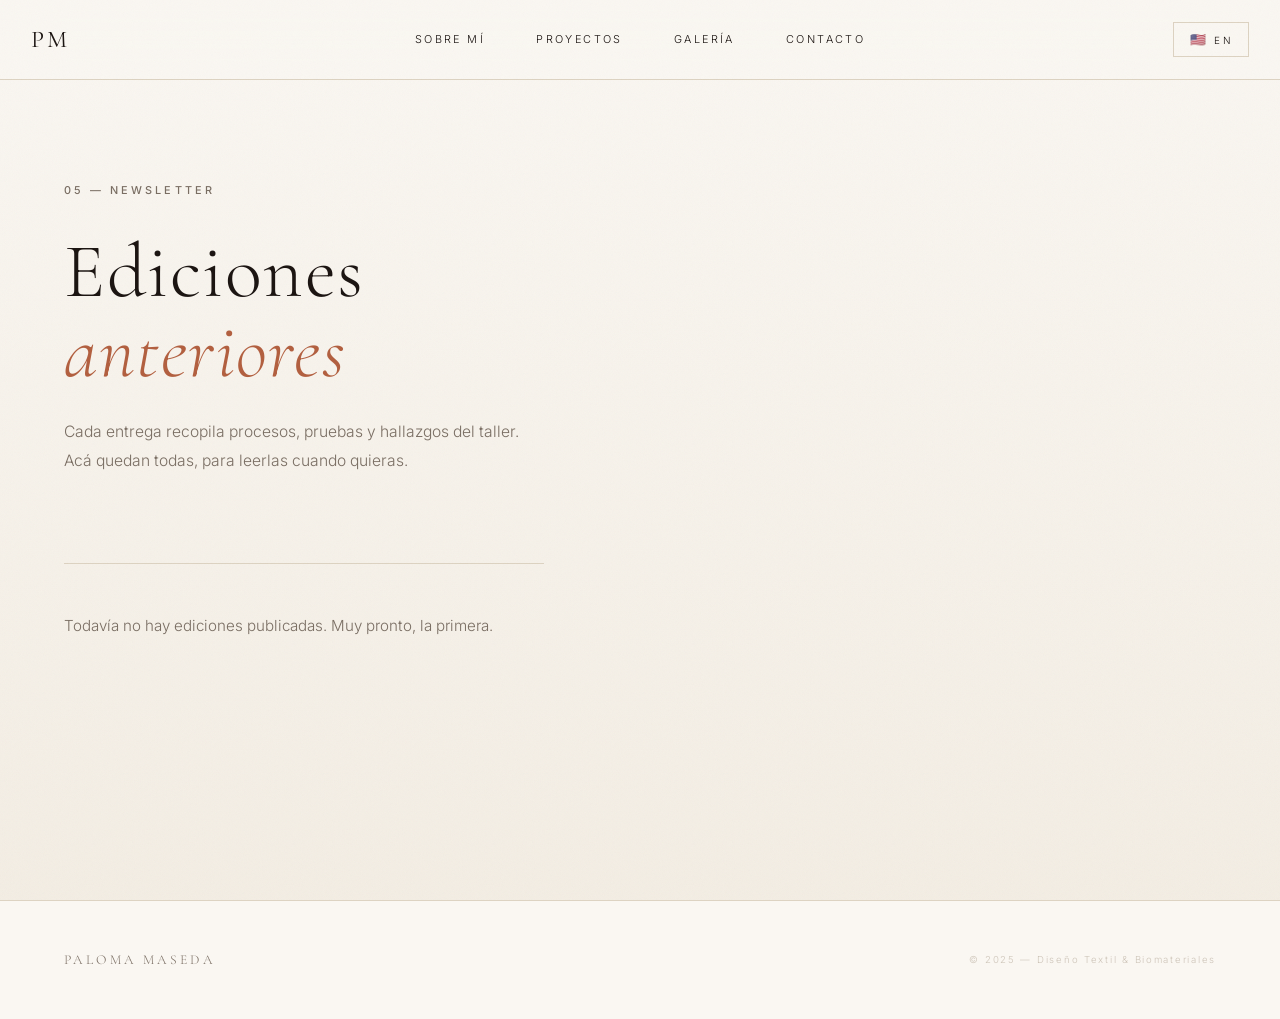
==== newsletter.html @ 67a6e233 "Add newsletter archive published from image uploads Editions are Canva exports dropped into newslett" ====
<!DOCTYPE html>
<html lang="es">
<head>
  <meta charset="UTF-8">
  <meta name="viewport" content="width=device-width, initial-scale=1.0">
  <meta name="description" content="Archivo de ediciones de la newsletter de Paloma Maseda: biomateriales, diseño textil e investigación desde Buenos Aires.">
  <meta name="author" content="Paloma Maseda">
  <meta name="google-analytics-id" content="G-C15YMDL1EZ">
  <meta name="robots" content="index,follow">
  <meta name="theme-color" content="#faf7f2">
  <meta name="referrer" content="strict-origin-when-cross-origin">
  <link rel="icon" href="favicon.svg" type="image/svg+xml">
  <link rel="canonical" href="https://palomaseda.github.io/Portfolio-Maseda/newsletter.html">
  <meta property="og:type" content="website">
  <meta property="og:url" content="https://palomaseda.github.io/Portfolio-Maseda/newsletter.html">
  <meta property="og:site_name" content="Paloma Maseda">
  <meta property="og:locale" content="es_AR">
  <meta property="og:title" content="Newsletter — Paloma Maseda">
  <meta property="og:description" content="Archivo de ediciones: biomateriales, diseño textil e investigación desde Buenos Aires.">
  <meta property="og:image" content="https://palomaseda.github.io/Portfolio-Maseda/img/proyectos/celulosa/cover.jpg">
  <meta name="twitter:card" content="summary_large_image">
  <meta name="twitter:title" content="Newsletter — Paloma Maseda">
  <meta name="twitter:description" content="Archivo de ediciones: biomateriales, diseño textil e investigación desde Buenos Aires.">
  <title>Newsletter — Paloma Maseda</title>

  <script async src="https://www.googletagmanager.com/gtag/js?id=G-C15YMDL1EZ"></script>
  <script>
    window.dataLayer = window.dataLayer || [];
    function gtag(){dataLayer.push(arguments);}
    gtag('js', new Date());
    gtag('config', 'G-C15YMDL1EZ', {
      send_page_view: false,
      anonymize_ip: true
    });
  </script>

  <!-- Google Fonts: Cormorant Garamond (títulos) + Inter (cuerpo) -->
  <link rel="preconnect" href="https://fonts.googleapis.com">
  <link rel="preconnect" href="https://fonts.gstatic.com" crossorigin>
  <link href="https://fonts.googleapis.com/css2?family=Cormorant+Garamond:ital,wght@0,300;0,400;0,500;0,600;1,300;1,400;1,500&family=Inter:wght@300;400;500&display=swap" rel="stylesheet">

  <link rel="stylesheet" href="css/style.css">
  <link rel="stylesheet" href="css/newsletter.css">
</head>
<body>

  <!-- ============================================================
       NAVBAR FIJA
  ============================================================ -->
  <nav class="navbar scrolled" id="navbar">
    <div class="nav-inner">
      <a href="index.html" class="nav-logo">PM</a>

      <div class="nav-links">
        <a href="index.html#sobre-mi"  class="nav-link" data-i18n="nav.about">Sobre mí</a>
        <a href="index.html#proyectos" class="nav-link" data-i18n="nav.projects">Proyectos</a>
        <a href="index.html#galeria" class="nav-link" data-i18n="nav.gallery">Galería</a>
        <a href="index.html#contacto"  class="nav-link" data-i18n="nav.contact">Contacto</a>
      </div>

      <div class="nav-actions">
        <button class="lang-toggle" id="langToggle" type="button" aria-label="Switch language">EN</button>

        <button class="hamburger" id="hamburger" aria-label="Abrir menú" aria-expanded="false">
          <span></span>
          <span></span>
        </button>
      </div>
    </div>
  </nav>

  <!-- ============================================================
       MENÚ MOBILE — OVERLAY FULLSCREEN
  ============================================================ -->
  <div class="menu-overlay" id="menuOverlay" role="dialog" aria-label="Menú de navegación">
    <nav class="menu-overlay-links">
      <a href="index.html#sobre-mi"  class="overlay-link" data-i18n="nav.about">Sobre mí</a>
      <a href="index.html#proyectos" class="overlay-link" data-i18n="nav.projects">Proyectos</a>
      <a href="index.html#galeria" class="overlay-link" data-i18n="nav.gallery">Galería</a>
      <a href="index.html#contacto"  class="overlay-link" data-i18n="nav.contact">Contacto</a>
    </nav>
    <button class="lang-toggle lang-toggle--overlay" id="langToggleOverlay" type="button" aria-label="Switch language">EN</button>
    <div class="menu-overlay-footer">Buenos Aires · 2025</div>
  </div>

  <!-- ============================================================
       CONTENIDO
  ============================================================ -->
  <main class="news">
    <div class="news-inner">

      <!-- ── Archivo: listado de todas las ediciones ── -->
      <section class="news-archive" id="newsArchive" hidden>
        <header class="news-header">
          <div class="section-label" data-i18n="news.label">05 — NEWSLETTER</div>
          <h1 class="news-title" data-i18n-html="news.title">Ediciones<br><em>anteriores</em></h1>
          <p class="news-intro" data-i18n="news.intro">
            Cada entrega recopila procesos, pruebas y hallazgos del taller.
            Acá quedan todas, para leerlas cuando quieras.
          </p>
        </header>

        <div class="news-grid" id="newsGrid"></div>

        <p class="news-empty" id="newsEmpty" hidden data-i18n="news.empty">
          Todavía no hay ediciones publicadas. Muy pronto, la primera.
        </p>
      </section>

      <!-- ── Edición individual ── -->
      <article class="news-edition" id="newsEdition" hidden>
        <a class="news-back" href="newsletter.html" data-i18n="news.back">← Todas las ediciones</a>

        <header class="news-edition-header">
          <time class="news-edition-date" id="editionDate"></time>
          <h1 class="news-edition-title" id="editionTitle"></h1>
        </header>

        <figure class="news-figure">
          <img id="editionImage" src="" alt="" decoding="async">
        </figure>

        <nav class="news-pager" id="newsPager"></nav>
      </article>

    </div>
  </main>

  <!-- ============================================================
       FOOTER
  ============================================================ -->
  <footer class="footer">
    <div class="footer-inner">
      <span class="footer-logo">PALOMA MASEDA</span>
      <span class="footer-copy" data-i18n="footer.copy">© 2025 — Diseño Textil &amp; Biomateriales</span>
    </div>
  </footer>

  <script src="js/analytics.js"></script>
  <script src="js/newsletter.js"></script>

</body>
</html>
---- css/style.css ----
/* ══════════════════════════════════════════════════════════════
   PALOMA MASEDA — Portfolio
   style.css
   ══════════════════════════════════════════════════════════════ */


/* ── CSS CUSTOM PROPERTIES ─────────────────────────────────────
   Para cambiar la paleta entera: editá solo estas variables.
   Para cambiar tipografías: editá --font-heading y --font-body.
   ─────────────────────────────────────────────────────────────── */
:root {
  /* Colores principales */
  --c-bg:           #faf7f2;     /* Fondo general — crema cálida */
  --c-surface:      #f3ede3;     /* Superficie elevada */
  --c-surface-2:    #ebe4d8;     /* Superficie más elevada */
  --c-border:       #ddd3c2;     /* Bordes sutiles */
  --c-text:         #1c1512;     /* Texto principal — espresso oscuro */
  --c-text-muted:   #7a6e63;     /* Texto secundario */
  --c-text-dim:     #cdc4b8;     /* Texto casi invisible (watermarks) */
  --c-accent:       #8b4a2b;     /* Acento tierra/óxido */
  --c-accent-light: #b36040;     /* Acento más claro */

  /* Tipografías */
  --font-heading: 'Cormorant Garamond', Georgia, serif;
  --font-body:    'Inter', -apple-system, BlinkMacSystemFont, sans-serif;

  /* Espaciado base (múltiplos de 0.5rem) */
  --sp-1:  0.5rem;
  --sp-2:  1rem;
  --sp-3:  1.5rem;
  --sp-4:  2rem;
  --sp-6:  3rem;
  --sp-8:  4rem;
  --sp-12: 6rem;
  --sp-16: 8rem;
  --sp-20: 10rem;

  /* Layout */
  --max-w:         1400px;
  --nav-h:         80px;
  --pad-x:         clamp(1.5rem, 5vw, 4rem);

  /* Curvas de aceleración */
  --ease-expo:     cubic-bezier(0.16, 1, 0.3, 1);
  --ease-in-out:   cubic-bezier(0.87, 0, 0.13, 1);

  /* Transiciones reutilizables */
  --t-fast:   0.25s var(--ease-expo);
  --t-medium: 0.55s var(--ease-expo);
  --t-slow:   0.9s  var(--ease-expo);
}


/* ── RESET ──────────────────────────────────────────────────── */
*, *::before, *::after {
  box-sizing: border-box;
  margin: 0;
  padding: 0;
}

html {
  scroll-behavior: smooth;
  -webkit-font-smoothing: antialiased;
  -moz-osx-font-smoothing: grayscale;
}

body {
  background-color: var(--c-bg);
  color: var(--c-text);
  font-family: var(--font-body);
  font-weight: 300;
  line-height: 1.6;
  overflow-x: hidden;
}

img {
  display: block;
  max-width: 100%;
  object-fit: cover;
}

a    { color: inherit; text-decoration: none; }
button { background: none; border: none; cursor: pointer; font-family: inherit; color: inherit; }

/* ── Textura de ruido (overlay fijo, muy sutil) ─────────────── */
body::after {
  content: '';
  position: fixed;
  inset: 0;
  background-image: url("data:image/svg+xml,%3Csvg xmlns='http://www.w3.org/2000/svg' width='300' height='300'%3E%3Cfilter id='n'%3E%3CfeTurbulence type='fractalNoise' baseFrequency='0.75' numOctaves='4' stitchTiles='stitch'/%3E%3C/filter%3E%3Crect width='300' height='300' filter='url(%23n)' opacity='1'/%3E%3C/svg%3E");
  background-size: 200px 200px;
  opacity: 0.04;   /* Ligeramente más visible sobre fondo claro */
  mix-blend-mode: multiply;
  pointer-events: none;
  z-index: 9990;
}


/* ── UTILIDADES ─────────────────────────────────────────────── */
.container {
  max-width: var(--max-w);
  margin: 0 auto;
  padding: 0 var(--pad-x);
}

.section-label {
  font-family: var(--font-body);
  font-size: 0.68rem;
  font-weight: 500;
  letter-spacing: 0.28em;
  color: var(--c-text-muted);
  text-transform: uppercase;
}

/* Placeholder para imágenes faltantes (siempre visible detrás) */
.placeholder-label {
  position: absolute;
  inset: 0;
  display: flex;
  align-items: center;
  justify-content: center;
  font-size: 0.6rem;
  font-weight: 500;
  letter-spacing: 0.35em;
  color: var(--c-text-dim);
  text-transform: uppercase;
  pointer-events: none;
  z-index: 0;
  user-select: none;
}

/* ════════════════════════════════════════════════════════════
   NAVBAR
   Transparente en la cima, con blur al hacer scroll.
   ════════════════════════════════════════════════════════════ */
.navbar {
  position: fixed;
  top: 0; left: 0; right: 0;
  height: var(--nav-h);
  z-index: 100;
  transition: background var(--t-medium), backdrop-filter var(--t-medium), border-color var(--t-medium);
  border-bottom: 1px solid transparent;
}

.navbar.scrolled {
  background: rgba(250, 247, 242, 0.88);
  backdrop-filter: blur(24px);
  -webkit-backdrop-filter: blur(24px);
  border-bottom-color: var(--c-border);
}

.navbar.scrolled .nav-logo,
.navbar.scrolled .nav-link,
.navbar.scrolled .lang-toggle {
  color: var(--c-text);
}

.navbar.scrolled .nav-link::after {
  background: var(--c-text);
}

.navbar.scrolled .lang-toggle {
  border-color: var(--c-border);
}

.navbar.scrolled .hamburger span {
  background: var(--c-text);
}

.nav-inner {
  width: 100%;
  margin: 0 auto;
  padding: 0 clamp(1rem, 2.4vw, 2rem);
  height: 100%;
  display: grid;
  grid-template-columns: 1fr auto 1fr;
  align-items: center;
}

/* Logo "PM" */
.nav-logo {
  font-family: var(--font-heading);
  justify-self: start;
  font-size: 1.5rem;
  font-weight: 400;
  font-style: normal;
  letter-spacing: 0.12em;
  color: var(--c-text);
  transition: opacity var(--t-fast);
  line-height: 1;
}
.nav-logo:hover { opacity: 0.55; }

/* Links de nav */
.nav-links {
  display: flex;
  justify-self: center;
  gap: clamp(2rem, 4vw, 4.5rem);
}

.nav-actions {
  justify-self: end;
  display: flex;
  align-items: center;
  gap: var(--sp-3);
}

.lang-toggle {
  font-size: 0.62rem;
  font-weight: 300;
  letter-spacing: 0.24em;
  text-transform: uppercase;
  color: var(--c-text);
  border: 1px solid rgba(28, 21, 18, 0.32);
  min-width: 4.2rem;
  justify-content: center;
  display: inline-flex;
  align-items: center;
  padding: 0.7rem 0.95rem 0.62rem;
  transition: border-color var(--t-fast), color var(--t-fast), background var(--t-fast);
}

.lang-flag {
  font-size: 0.8rem;
  line-height: 1;
  margin-right: 0.4rem;
}

.lang-toggle:hover {
  color: var(--c-text);
  border-color: rgba(28, 21, 18, 0.55);
  background: rgba(255, 252, 247, 0.42);
}

.lang-toggle--overlay {
  position: absolute;
  top: calc(var(--nav-h) / 2);
  right: var(--pad-x);
  transform: translateY(-50%);
}

.nav-link {
  font-size: 0.68rem;
  font-weight: 300;
  letter-spacing: 0.22em;
  text-transform: uppercase;
  color: var(--c-text);
  position: relative;
  transition: color var(--t-fast);
}
.nav-link::after {
  content: '';
  position: absolute;
  bottom: -3px;
  left: 0;
  width: 0;
  height: 1px;
  background: var(--c-text);
  transition: width var(--t-medium);
}
.nav-link:hover { color: var(--c-text); }
.nav-link:hover::after { width: 100%; }

/* Hamburger (solo mobile) */
.hamburger {
  display: none;
  flex-direction: column;
  justify-content: center;
  gap: 7px;
  width: 30px;
  height: var(--nav-h);
}
.hamburger span {
  display: block;
  width: 100%;
  height: 1px;
  background: var(--c-text);
  transform-origin: left center;
  transition: transform var(--t-medium), opacity var(--t-fast), width var(--t-medium);
}
.hamburger.active span:first-child {
  transform: rotate(38deg);
}
.hamburger.active span:last-child {
  transform: rotate(-38deg);
  width: 100%;
}


/* ════════════════════════════════════════════════════════════
   MOBILE MENU OVERLAY
   ════════════════════════════════════════════════════════════ */
.menu-overlay {
  position: fixed;
  inset: 0;
  background: var(--c-bg);
  z-index: 99;
  display: flex;
  flex-direction: column;
  align-items: center;
  justify-content: center;
  opacity: 0;
  pointer-events: none;
  transition: opacity var(--t-medium);
}
.menu-overlay.active {
  opacity: 1;
  pointer-events: all;
}

.menu-overlay-links {
  display: flex;
  flex-direction: column;
  align-items: center;
  gap: var(--sp-4);
}

.overlay-link {
  font-family: var(--font-heading);
  font-size: clamp(2.8rem, 11vw, 4.5rem);
  font-weight: 300;
  letter-spacing: 0.06em;
  color: var(--c-text);
  opacity: 0;
  transform: translateY(24px);
  transition: transform var(--t-medium), opacity var(--t-medium), color var(--t-fast);
}
.menu-overlay.active .overlay-link { opacity: 1; transform: translateY(0); }
.menu-overlay.active .overlay-link:nth-child(1) { transition-delay: 0.08s; }
.menu-overlay.active .overlay-link:nth-child(2) { transition-delay: 0.16s; }
.menu-overlay.active .overlay-link:nth-child(3) { transition-delay: 0.24s; }
.overlay-link:hover { color: var(--c-text-muted); }

.menu-overlay-footer {
  position: absolute;
  bottom: var(--sp-6);
  font-size: 0.65rem;
  letter-spacing: 0.25em;
  color: var(--c-text-muted);
  text-transform: uppercase;
}


/* ════════════════════════════════════════════════════════════
   HERO — FULLSCREEN
   ════════════════════════════════════════════════════════════ */
.hero {
  position: relative;
  height: 100svh;
  min-height: 640px;
  display: flex;
  align-items: center;
  justify-content: center;
  overflow: hidden;
}

/* Imagen de fondo */
.hero-bg {
  position: absolute;
  inset: 0;
  background: linear-gradient(180deg, var(--c-bg) 0%, #f7f2ea 56%, var(--c-bg) 100%);
  z-index: 0;
}
.hero-bg-img {
  position: absolute;
  inset: 0;
  width: 100%;
  height: 100%;
  object-fit: cover;
  opacity: 0;
  pointer-events: none;
}

/* Gradiente encima de la imagen */
.hero-overlay {
  position: absolute;
  inset: 0;
  background: linear-gradient(
    to bottom,
    rgba(255, 255, 255, 0.08) 0%,
    rgba(255, 255, 255, 0.02) 38%,
    rgba(255, 255, 255, 0.12) 100%
  );
  z-index: 1;
}

/* Contenido central */
.hero-content {
  position: relative;
  z-index: 2;
  text-align: center;
  padding: 0 var(--pad-x);
}

.hero-eyebrow {
  font-size: 0.65rem;
  letter-spacing: 0.35em;
  color: var(--c-text);
  font-weight: 300;
  text-transform: uppercase;
  margin-bottom: var(--sp-4);
  opacity: 0; /* Animado via JS */
}

.hero-title {
  font-family: var(--font-heading);
  font-size: clamp(3.5rem, 9.5vw, 8rem);
  font-weight: 400;
  letter-spacing: 0.06em;
  line-height: 0.95;
  color: var(--c-text);
  perspective: 800px; /* Para rotación 3D de letras */
  white-space: nowrap;
}

/* Cada letra — creada y animada via JS */
.hero-title .letter {
  display: inline-block;
  will-change: transform, opacity;
}

.hero-subtitle {
  font-family: var(--font-body);
  font-size: clamp(0.72rem, 1.7vw, 1rem);
  font-weight: 300;
  letter-spacing: 0.34em;
  color: var(--c-text);
  text-transform: uppercase;
  margin-top: var(--sp-6);
  opacity: 0; /* Animado via JS */
  text-align: center;
}

/* Indicador de scroll */
/* ════════════════════════════════════════════════════════════
   MARQUEE — Cinta de texto continua
   ════════════════════════════════════════════════════════════ */
.marquee {
  overflow: hidden;
  border-top:    1px solid var(--c-border);
  border-bottom: 1px solid var(--c-border);
  padding: var(--sp-3) 0;
  background: var(--c-bg);
}

.marquee-track {
  display: flex;
  align-items: center;
  gap: clamp(1.5rem, 3vw, 2.5rem);
  width: max-content;
  animation: marqueeScroll 28s linear infinite;
}
.marquee-track:hover { animation-play-state: paused; }

.marquee-track span {
  font-size: 0.62rem;
  font-weight: 400;
  letter-spacing: 0.28em;
  text-transform: uppercase;
  color: var(--c-text-muted);
  white-space: nowrap;
}

@keyframes marqueeScroll {
  from { transform: translateX(0); }
  to   { transform: translateX(-50%); }
}


/* ════════════════════════════════════════════════════════════
   SOBRE MÍ
   ════════════════════════════════════════════════════════════ */
.about {
  padding: var(--sp-20) 0;
}

.about-grid {
  display: grid;
  grid-template-columns: 1fr 1fr;
  gap: clamp(3rem, 8vw, 7rem);
  align-items: start;
}

/* Columna imagen */
.about-image-col {
  position: sticky;
  top: calc(var(--nav-h) + var(--sp-8));
}

.about-image-wrap {
  position: relative;
  aspect-ratio: 3 / 4;
  overflow: hidden;
  background: var(--c-surface);
  /* clip-path animado en el reveal via GSAP */
  clip-path: inset(100% 0 0 0);
}

.about-img {
  position: absolute;
  inset: 0;
  width: 100%;
  height: 100%;
  object-fit: cover;
  z-index: 1;
  transition: transform 0.9s var(--ease-expo);
}
.about-image-wrap:hover .about-img { transform: scale(1.04); }

.about-caption {
  margin-top: var(--sp-2);
  font-size: 0.62rem;
  letter-spacing: 0.22em;
  color: var(--c-text-muted);
  text-transform: uppercase;
}

/* Columna texto */
.about-text-col {
  padding-top: var(--sp-4);
  display: flex;
  flex-direction: column;
  gap: var(--sp-6);
}

.about-heading {
  font-family: var(--font-heading);
  font-size: clamp(2.2rem, 4.5vw, 3.5rem);
  font-weight: 300;
  line-height: 1.15;
  letter-spacing: 0.02em;
}
.about-heading em {
  font-style: italic;
  color: var(--c-text-muted);
}

.about-body {
  display: flex;
  flex-direction: column;
  gap: var(--sp-3);
}
.about-body p {
  font-size: 0.92rem;
  line-height: 1.85;
  color: var(--c-text-muted);
}
.about-body em {
  font-style: italic;
  color: var(--c-text);
}


/* ════════════════════════════════════════════════════════════
   PROYECTOS
   ────────────────────────────────────────────────────────────
   Estructura reutilizable: para agregar un proyecto nuevo,
   copiar un bloque <article class="project-item"> en el HTML.
   Los ítems pares llevan class "project-item--reverse".
   No se necesita tocar el CSS ni el JS.
   ════════════════════════════════════════════════════════════ */
.projects {
  padding: var(--sp-20) 0;
  border-top: 1px solid var(--c-border);
}

.projects-header {
  display: grid;
  grid-template-columns: auto 1fr;
  align-items: end;
  gap: var(--sp-8);
  margin-bottom: clamp(4rem, 8vw, 7rem);
  padding-bottom: var(--sp-8);
  border-bottom: 1px solid var(--c-border);
}

.section-title {
  font-family: var(--font-heading);
  font-size: clamp(3rem, 6vw, 5rem);
  font-weight: 300;
  line-height: 1.05;
  letter-spacing: 0.02em;
  text-align: right;
}
.section-title em {
  font-style: italic;
  color: var(--c-text-muted);
}

/* ── Ítem de proyecto ──────────────────────────────────────── */
.project-item {
  display: grid;
  grid-template-columns: 1fr 1fr;
  gap: clamp(2rem, 6vw, 5rem);
  align-items: center;
  padding: clamp(4rem, 8vw, 6rem) 0;
  border-bottom: 1px solid var(--c-border);
  position: relative;
}

/* Layout espejado para ítems --reverse */
.project-item--reverse {
  direction: rtl;
}
.project-item--reverse > * {
  direction: ltr;
}

/* Imagen */
.project-image-col {
  position: relative;
}

.project-image-wrap {
  position: relative;
  aspect-ratio: 4 / 5;
  overflow: hidden;
  background: var(--c-surface);
  /* Reveal via clip-path — animado por GSAP */
  clip-path: inset(100% 0 0 0);
}

.project-img {
  position: absolute;
  top: -8%;      /* Buffer arriba: garantiza que el parallax nunca exponga el fondo */
  left: 0;
  width: 100%;
  height: 116%;  /* 8% buffer arriba + 8% buffer abajo = imagen siempre cubre el contenedor */
  object-fit: cover;
  transition: transform 0.6s var(--ease-expo);
  will-change: transform;
  z-index: 1;
}

/* Overlay al hover */
.project-overlay {
  position: absolute;
  inset: 0;
  background: rgba(10, 10, 10, 0.52);
  display: flex;
  align-items: center;
  justify-content: center;
  opacity: 0;
  z-index: 2;
  transition: opacity var(--t-medium);
}
.project-overlay-text {
  font-size: 0.65rem;
  font-weight: 500;
  letter-spacing: 0.38em;
  text-transform: uppercase;
  color: #f5f2ed;                              /* siempre claro — el overlay es siempre oscuro */
  border: 1.5px solid rgba(245, 242, 237, 0.9);
  padding: 0.7rem 1.6rem;
}

.project-image-wrap:hover .project-overlay { opacity: 1; }
.project-image-wrap:hover .project-img     { transform: scale(1.05) translateY(-2%); }

/* Contenido */
.project-content-col {
  padding: var(--sp-4);
  position: relative;
}

/* Número decorativo de fondo */
.project-number {
  position: absolute;
  top: -1.5rem;
  right: 0;
  font-family: var(--font-heading);
  font-size: clamp(7rem, 14vw, 11rem);
  font-weight: 300;
  line-height: 1;
  color: var(--c-text-dim);
  user-select: none;
  z-index: 0;
  pointer-events: none;
  transition: color var(--t-slow);
}
.project-item:hover .project-number { color: #201e1c; }

.project-title {
  font-family: var(--font-heading);
  font-size: clamp(2rem, 4vw, 3.2rem);
  font-weight: 300;
  line-height: 1.1;
  letter-spacing: 0.025em;
  margin-bottom: var(--sp-3);
  position: relative;
  z-index: 1;
}

.project-tags {
  display: flex;
  flex-wrap: wrap;
  gap: var(--sp-1);
  margin-bottom: var(--sp-4);
  position: relative;
  z-index: 1;
}

.tag {
  font-size: 0.58rem;
  font-weight: 400;
  letter-spacing: 0.2em;
  text-transform: uppercase;
  color: var(--c-text-muted);
  border: 1px solid var(--c-border);
  padding: 0.3rem 0.8rem;
  transition: border-color var(--t-fast), color var(--t-fast);
}
.project-item:hover .tag {
  border-color: #2c2a28;
  color: #3e3c39;
}

.project-desc {
  font-size: 0.88rem;
  line-height: 1.85;
  color: var(--c-text-muted);
  margin-bottom: var(--sp-6);
  position: relative;
  z-index: 1;
  max-width: 42ch;
}

.project-btn {
  display: inline-flex;
  align-items: center;
  gap: var(--sp-2);
  font-size: 0.65rem;
  font-weight: 400;
  letter-spacing: 0.28em;
  text-transform: uppercase;
  color: var(--c-text);
  border-bottom: 1px solid var(--c-border);
  padding-bottom: var(--sp-1);
  position: relative;
  z-index: 1;
  transition: gap var(--t-fast), border-color var(--t-fast);
}
.project-btn:hover {
  gap: var(--sp-3);
  border-color: var(--c-text-muted);
}
.btn-arrow {
  display: inline-block;
  transition: transform var(--t-fast);
}
.project-btn:hover .btn-arrow { transform: translateX(4px); }


/* ════════════════════════════════════════════════════════════
   GALERÍA
   ════════════════════════════════════════════════════════════ */
.gallery-section {
  padding: var(--sp-20) 0;
  border-top: 1px solid var(--c-border);
  position: relative;
  background: linear-gradient(180deg, rgba(250, 247, 242, 0.88) 0%, rgba(243, 237, 227, 0.72) 100%);
}

.gallery-header {
  position: relative;
  z-index: 3;
  display: grid;
  grid-template-columns: auto 1fr;
  align-items: end;
  gap: var(--sp-8);
  margin-bottom: clamp(3rem, 7vw, 5rem);
}

.gallery-title {
  text-align: right;
}

.gallery-grid {
  position: relative;
  z-index: 1;
  column-count: 4;
  column-gap: clamp(1rem, 2vw, 1.5rem);
  overflow: hidden;
}

.gallery-grid::after {
  content: "";
  position: absolute;
  left: 0;
  right: 0;
  bottom: 0;
  height: clamp(18rem, 32vw, 28rem);
  background: linear-gradient(
    180deg,
    rgba(248, 244, 238, 0) 0%,
    rgba(248, 244, 238, 0.1) 10%,
    rgba(248, 244, 238, 0.45) 36%,
    rgba(248, 244, 238, 0.82) 68%,
    rgba(248, 244, 238, 0.98) 88%,
    rgba(248, 244, 238, 1) 100%
  );
  pointer-events: none;
  z-index: 3;
}

.gallery-item {
  break-inside: avoid;
  margin: 0 0 clamp(1rem, 2vw, 1.5rem);
  overflow: hidden;
  background: var(--c-surface);
  opacity: 0;
  transform: translateY(36px) scale(0.98);
  will-change: transform, opacity;
}

.gallery-item img {
  width: 100%;
  height: auto;
  display: block;
  transform: scale(1.06);
  transition: transform 1s var(--ease-expo);
}

.gallery-item:hover img {
  transform: scale(1.02);
}


/* ════════════════════════════════════════════════════════════
   CONTACTO
   ════════════════════════════════════════════════════════════ */
.contact {
  padding: var(--sp-20) 0;
  border-top: 1px solid var(--c-border);
  position: relative;
  overflow: hidden;
  background: linear-gradient(180deg, rgba(250, 247, 242, 0.65) 0%, rgba(243, 237, 227, 0.95) 100%);
}

.contact-inner {
  position: relative;
  z-index: 1;
  max-width: var(--max-w);
  margin: 0 auto;
  padding: 0 var(--pad-x);
  display: grid;
  grid-template-columns: minmax(0, 1fr) minmax(320px, 0.9fr);
  gap: clamp(3rem, 8vw, 8rem);
  align-items: start;
}

.contact-copy {
  max-width: 34rem;
}

.contact-inner .section-label {
  margin-bottom: var(--sp-6);
  display: block;
}

.contact-heading {
  font-family: var(--font-heading);
  font-size: clamp(3.2rem, 6vw, 5.2rem);
  font-weight: 300;
  line-height: 1;
  letter-spacing: 0.02em;
  margin-bottom: var(--sp-4);
}

.contact-heading em {
  font-style: italic;
  color: var(--c-accent-light);
}

.contact-intro {
  max-width: 28rem;
  font-size: 0.98rem;
  line-height: 1.85;
  color: var(--c-text-muted);
}

.contact-links {
  display: flex;
  flex-direction: column;
  gap: var(--sp-4);
  padding-top: 0.35rem;
}

.contact-link {
  position: relative;
  background: rgba(255, 252, 247, 0.82);
  border: 1px solid rgba(221, 211, 194, 0.9);
  border-radius: 1.1rem;
  display: flex;
  flex-direction: column;
  align-items: flex-start;
  gap: 0.5rem;
  padding: 1.4rem 4rem 1.4rem 1.4rem;
  transition: transform var(--t-medium), border-color var(--t-fast), background var(--t-fast);
}

.contact-link:hover {
  transform: translateY(-2px);
  border-color: rgba(139, 74, 43, 0.28);
  background: rgba(255, 252, 247, 0.94);
}

.contact-link-kicker {
  font-size: 0.62rem;
  letter-spacing: 0.28em;
  text-transform: uppercase;
  color: var(--c-text-muted);
}

.contact-link-value {
  font-family: var(--font-heading);
  font-size: clamp(1.45rem, 2.6vw, 2rem);
  font-weight: 300;
  color: var(--c-text);
  line-height: 1.05;
  transition: color var(--t-fast), opacity var(--t-fast);
}

.contact-link-meta {
  font-size: 0.72rem;
  letter-spacing: 0.08em;
  text-transform: uppercase;
  color: var(--c-text-muted);
}

.contact-link:hover .contact-link-value {
  color: var(--c-accent);
}

.contact-link-arrow {
  position: absolute;
  top: 1.15rem;
  right: 1.15rem;
  width: 2.35rem;
  height: 2.35rem;
  display: inline-flex;
  align-items: center;
  justify-content: center;
  border-radius: 50%;
  border: 1px solid rgba(139, 74, 43, 0.16);
  background: rgba(243, 237, 227, 0.88);
  font-size: 0.9rem;
  color: var(--c-text-muted);
  transition: transform var(--t-fast), color var(--t-fast), border-color var(--t-fast), background var(--t-fast);
}

.contact-link:hover .contact-link-arrow {
  transform: translate(3px, -3px);
  color: var(--c-accent);
  border-color: rgba(139, 74, 43, 0.34);
  background: rgba(255, 248, 242, 0.98);
}


/* ── Newsletter (EmailOctopus) — franja full-width ── */
.newsletter-band {
  position: relative;
  z-index: 1;
  max-width: var(--max-w);
  margin: clamp(3.5rem, 7vw, 6rem) auto 0;
  padding: clamp(2.5rem, 5vw, 4rem) var(--pad-x) 0;
  border-top: 1px solid var(--c-border);
}

.newsletter {
  display: flex;
  align-items: center;
  justify-content: space-between;
  gap: clamp(2rem, 6vw, 5rem);
  flex-wrap: wrap;
}

.newsletter-intro {
  display: flex;
  flex-direction: column;
  gap: 0.55rem;
  max-width: 30rem;
}

.newsletter-title {
  font-family: var(--font-heading);
  font-size: clamp(1.8rem, 3vw, 2.6rem);
  font-weight: 300;
  color: var(--c-text);
  line-height: 1.05;
}

.newsletter-meta {
  font-size: 0.85rem;
  line-height: 1.7;
  color: var(--c-text-muted);
  max-width: 26rem;
}

.newsletter-archive-link {
  align-self: flex-start;
  margin-top: 0.35rem;
  font-size: 0.66rem;
  letter-spacing: 0.22em;
  text-transform: uppercase;
  color: var(--c-text-muted);
  border-bottom: 1px solid rgba(122, 110, 99, 0.32);
  padding-bottom: 0.25rem;
  transition: color var(--t-fast), border-color var(--t-fast);
}

.newsletter-archive-link:hover {
  color: var(--c-accent);
  border-bottom-color: rgba(139, 74, 43, 0.5);
}

.newsletter-action {
  flex: 1 1 22rem;
  max-width: 30rem;
}

@media (max-width: 720px) {
  .newsletter { gap: 1.6rem; }
  .newsletter-intro,
  .newsletter-action { flex-basis: 100%; max-width: none; }
}


/* ════════════════════════════════════════════════════════════
   FOOTER
   ════════════════════════════════════════════════════════════ */
.footer {
  border-top: 1px solid var(--c-border);
  padding: var(--sp-6) var(--pad-x);
}

.footer-inner {
  max-width: var(--max-w);
  margin: 0 auto;
  display: flex;
  align-items: center;
  justify-content: space-between;
}

.footer-logo {
  font-family: var(--font-heading);
  font-size: 0.85rem;
  letter-spacing: 0.25em;
  color: var(--c-text-muted);
}

.footer-copy {
  font-size: 0.6rem;
  letter-spacing: 0.18em;
  color: var(--c-text-dim);
}


/* ════════════════════════════════════════════════════════════
   LIGHTBOX
   ════════════════════════════════════════════════════════════ */
.lightbox {
  position: fixed;
  inset: 0;
  /* Blur del contenido detrás + oscurecimiento suave */
  background: rgba(8, 6, 4, 0.65);
  backdrop-filter: blur(22px) brightness(0.55);
  -webkit-backdrop-filter: blur(22px) brightness(0.55);
  z-index: 1000;
  display: flex;
  align-items: center;
  justify-content: center;
  opacity: 0;
  pointer-events: none;
  transition: opacity var(--t-medium);
}
.lightbox.active {
  opacity: 1;
  pointer-events: all;
}

.lightbox-content {
  max-width: 86vw;
  max-height: 86vh;
  display: flex;
  align-items: center;
  justify-content: center;
}

.lightbox-img {
  max-width: 86vw;
  max-height: 86vh;
  width: auto;
  height: auto;
  object-fit: contain;
  transition: opacity 0.2s ease;
}
.lightbox-img.fading { opacity: 0; }

.lightbox-close,
.lightbox-prev,
.lightbox-next {
  position: fixed;
  color: #f0ede8;
  cursor: pointer;
  z-index: 10;
  font-family: var(--font-body);
  display: flex;
  align-items: center;
  justify-content: center;
  border-radius: 50%;
  border: 1px solid rgba(240, 237, 232, 0.3);
  background: rgba(240, 237, 232, 0.08);
  backdrop-filter: blur(10px);
  transition: background var(--t-fast), opacity var(--t-fast), transform var(--t-fast), border-color var(--t-fast);
}

/* ── Botón cerrar ── */
.lightbox-close {
  top: var(--sp-4);
  right: var(--sp-4);
  width: 44px;
  height: 44px;
  font-size: 0.8rem;
  letter-spacing: 0.05em;
  opacity: 0.7;
}
.lightbox-close:hover {
  opacity: 1;
  background: rgba(240, 237, 232, 0.18);
  border-color: rgba(240, 237, 232, 0.6);
}

/* ── Flechas de navegación ── */
.lightbox-prev,
.lightbox-next {
  top: 50%;
  transform: translateY(-50%);
  width: 64px;
  height: 64px;
  font-size: 1.5rem;
  opacity: 0.75;
}
.lightbox-prev { left: var(--sp-4); }
.lightbox-next { right: var(--sp-4); }

.lightbox-prev:hover {
  opacity: 1;
  background: rgba(240, 237, 232, 0.18);
  border-color: rgba(240, 237, 232, 0.6);
  transform: translateY(-50%) translateX(-3px);
}
.lightbox-next:hover {
  opacity: 1;
  background: rgba(240, 237, 232, 0.18);
  border-color: rgba(240, 237, 232, 0.6);
  transform: translateY(-50%) translateX(3px);
}

.lightbox-counter {
  position: fixed;
  bottom: var(--sp-6);
  left: 50%;
  transform: translateX(-50%);
  font-size: 0.62rem;
  letter-spacing: 0.32em;
  color: var(--c-text-muted);
}


/* ════════════════════════════════════════════════════════════
   RESPONSIVE
   ════════════════════════════════════════════════════════════ */

/* ── Tablet — 1024px ───────────────────────────────────────── */
@media (max-width: 1024px) {
  .about-image-col {
    position: relative; /* Desactivar sticky en tablet */
    top: auto;
  }
  .about-grid {
    gap: clamp(2rem, 5vw, 4rem);
  }
  .projects-header {
    grid-template-columns: 1fr;
    gap: var(--sp-4);
  }
  .section-title { text-align: left; }
  .project-item {
    gap: clamp(1.5rem, 4vw, 3rem);
  }
  .gallery-grid {
    column-count: 3;
  }
  .contact-inner {
    grid-template-columns: 1fr;
    align-items: start;
  }
  .contact-copy {
    max-width: 100%;
  }
}

/* ── Mobile — 768px ────────────────────────────────────────── */
@media (max-width: 768px) {
  /* Nav: mostrar hamburger, ocultar links */
  .nav-links  { display: none; }
  .hamburger  { display: flex; }
  .nav-inner {
    grid-template-columns: 1fr auto;
    padding: 0 clamp(0.9rem, 4vw, 1.25rem);
  }
  .nav-actions {
    gap: var(--sp-3);
  }
  .hamburger {
    width: 34px;
  }
  .lang-toggle {
    display: none;
  }
  .lang-toggle--overlay {
    display: inline-flex;
    right: calc(var(--pad-x) + 3.8rem);
  }

  /* About: apilar columnas */
  .about-grid {
    grid-template-columns: 1fr;
    gap: var(--sp-8);
  }

  /* Projects: apilar columnas, quitar RTL */
  .project-item,
  .project-item--reverse {
    grid-template-columns: 1fr;
    direction: ltr;
    gap: var(--sp-6);
  }
  .project-item--reverse > * { direction: ltr; }

  .project-number {
    font-size: clamp(4rem, 18vw, 6rem);
    top: -0.8rem;
  }

  .project-desc { max-width: 100%; }
  .gallery-grid {
    column-count: 2;
  }

  /* Lightbox: botones más accesibles */
  .lightbox-prev { left: var(--sp-2); }
  .lightbox-next { right: var(--sp-2); }

  /* Footer: centrar */
  .footer-inner {
    flex-direction: column;
    gap: var(--sp-2);
    text-align: center;
  }

  .hero {
    min-height: 100svh;
  }
  .hero-content {
    width: 100%;
    padding-inline: clamp(1rem, 5vw, 1.5rem);
  }
  .hero-eyebrow {
    font-size: 0.58rem;
    letter-spacing: 0.28em;
    margin-bottom: var(--sp-3);
  }
  .hero-title {
    font-size: clamp(3.4rem, 17vw, 6.4rem);
    letter-spacing: 0.035em;
    line-height: 0.92;
    white-space: normal;
    text-wrap: balance;
  }
  .hero-subtitle {
    margin-top: var(--sp-4);
    font-size: 0.68rem;
    letter-spacing: 0.2em;
  }

  .contact {
    padding: var(--sp-16) 0;
  }
  .contact-link {
    padding: 1.2rem 3.4rem 1.2rem 1.15rem;
  }
  .contact-link-value {
    font-size: 1.35rem;
  }
  .contact-link-meta {
    font-size: 0.7rem;
  }
}

/* ── Mobile chico — 480px ──────────────────────────────────── */
@media (max-width: 480px) {
  .nav-logo {
    font-size: 2.15rem;
  }
  .hero-title {
    font-size: clamp(3rem, 18vw, 4.8rem);
    letter-spacing: 0.025em;
  }
  .hero-subtitle {
    font-size: 0.58rem;
    letter-spacing: 0.16em;
  }
  .about-image-wrap { aspect-ratio: 1 / 1; }
  .project-image-wrap { aspect-ratio: 1 / 1; }
  .gallery-grid {
    column-count: 2;
    column-gap: 0.75rem;
  }
  .gallery-item {
    margin-bottom: 0.75rem;
  }
  .contact-heading { font-size: clamp(2.8rem, 14vw, 4rem); }
  .contact-intro {
    font-size: 0.92rem;
    line-height: 1.8;
  }
  .contact-link {
    border-radius: 1.1rem;
    padding: 1.15rem 3.5rem 1.15rem 1rem;
  }
  .contact-link-arrow {
    top: 1rem;
    right: 1rem;
    width: 2.2rem;
    height: 2.2rem;
  }
  .marquee-track span { font-size: 0.55rem; }
}
---- css/newsletter.css ----
/* ══════════════════════════════════════════════════════════════
   PALOMA MASEDA — Portfolio
   newsletter.css — Archivo de ediciones
   Depende de style.css (variables, navbar, footer, base).
   ══════════════════════════════════════════════════════════════ */

.news {
  min-height: 100vh;
  padding: calc(var(--nav-h) + clamp(3rem, 8vw, 7rem)) 0 var(--sp-16);
  background: linear-gradient(180deg, rgba(250, 247, 242, 0.65) 0%, rgba(243, 237, 227, 0.95) 100%);
}

.news-inner {
  max-width: var(--max-w);
  margin: 0 auto;
  padding: 0 var(--pad-x);
}


/* ── Encabezado del archivo ─────────────────────────────────── */
.news-header {
  max-width: 46rem;
  margin-bottom: clamp(3rem, 7vw, 5.5rem);
}

.news-header .section-label {
  display: block;
  margin-bottom: var(--sp-4);
}

.news-title {
  font-family: var(--font-heading);
  font-size: clamp(3rem, 6vw, 5rem);
  font-weight: 300;
  line-height: 1.05;
  letter-spacing: 0.02em;
  margin-bottom: var(--sp-3);
}

.news-title em {
  font-style: italic;
  color: var(--c-accent-light);
}

.news-intro {
  max-width: 30rem;
  font-size: 0.98rem;
  line-height: 1.85;
  color: var(--c-text-muted);
}


/* ── Grilla de ediciones ────────────────────────────────────── */
.news-grid {
  display: grid;
  grid-template-columns: repeat(auto-fill, minmax(min(100%, 17rem), 1fr));
  gap: clamp(1.6rem, 3vw, 2.6rem);
}

.news-card {
  display: flex;
  flex-direction: column;
  background: rgba(255, 252, 247, 0.82);
  border: 1px solid rgba(221, 211, 194, 0.9);
  border-radius: 1.1rem;
  overflow: hidden;
  transition: transform var(--t-medium), border-color var(--t-fast), background var(--t-fast);
}

.news-card:hover {
  transform: translateY(-3px);
  border-color: rgba(139, 74, 43, 0.28);
  background: rgba(255, 252, 247, 0.96);
}

.news-card-thumb {
  position: relative;
  aspect-ratio: 3 / 4;
  overflow: hidden;
  background: var(--c-surface-2);
}

.news-card-thumb img {
  width: 100%;
  height: 100%;
  object-fit: cover;
  object-position: center top;
  transition: transform var(--t-slow);
}

.news-card:hover .news-card-thumb img {
  transform: scale(1.03);
}

.news-card-body {
  display: flex;
  flex-direction: column;
  gap: 0.45rem;
  padding: 1.25rem 1.35rem 1.5rem;
}

.news-card-date {
  font-size: 0.62rem;
  letter-spacing: 0.28em;
  text-transform: uppercase;
  color: var(--c-text-muted);
}

.news-card-title {
  font-family: var(--font-heading);
  font-size: clamp(1.35rem, 2.2vw, 1.75rem);
  font-weight: 300;
  line-height: 1.15;
  color: var(--c-text);
  transition: color var(--t-fast);
}

.news-card:hover .news-card-title {
  color: var(--c-accent);
}


/* ── Estado vacío ───────────────────────────────────────────── */
.news-empty {
  max-width: 30rem;
  font-size: 0.95rem;
  line-height: 1.8;
  color: var(--c-text-muted);
  padding: var(--sp-6) 0;
  border-top: 1px solid var(--c-border);
}


/* ── Edición individual ─────────────────────────────────────── */
.news-back {
  display: inline-block;
  font-size: 0.66rem;
  letter-spacing: 0.24em;
  text-transform: uppercase;
  color: var(--c-text-muted);
  margin-bottom: clamp(2rem, 4vw, 3rem);
  transition: color var(--t-fast);
}

.news-back:hover { color: var(--c-accent); }

.news-edition-header {
  max-width: 46rem;
  margin-bottom: clamp(2.2rem, 5vw, 3.5rem);
}

.news-edition-date {
  display: block;
  font-size: 0.62rem;
  letter-spacing: 0.28em;
  text-transform: uppercase;
  color: var(--c-text-muted);
  margin-bottom: var(--sp-2);
}

.news-edition-title {
  font-family: var(--font-heading);
  font-size: clamp(2.4rem, 5vw, 4rem);
  font-weight: 300;
  line-height: 1.05;
  letter-spacing: 0.02em;
}

.news-figure {
  max-width: 48rem;
  margin: 0 auto;
}

.news-figure img {
  display: block;
  width: 100%;
  height: auto;
  border: 1px solid rgba(221, 211, 194, 0.9);
  border-radius: 1.1rem;
  background: var(--c-surface);
}


/* ── Navegación entre ediciones ─────────────────────────────── */
.news-pager {
  display: flex;
  justify-content: space-between;
  gap: var(--sp-3);
  max-width: 48rem;
  margin: clamp(2.5rem, 5vw, 4rem) auto 0;
  padding-top: var(--sp-4);
  border-top: 1px solid var(--c-border);
}

.news-pager a {
  display: flex;
  flex-direction: column;
  gap: 0.3rem;
  max-width: 45%;
  font-size: 0.62rem;
  letter-spacing: 0.24em;
  text-transform: uppercase;
  color: var(--c-text-muted);
  transition: color var(--t-fast);
}

.news-pager a:last-child { text-align: right; }

.news-pager a:hover { color: var(--c-accent); }

.news-pager-title {
  font-family: var(--font-heading);
  font-size: 1.05rem;
  letter-spacing: 0.02em;
  text-transform: none;
  color: var(--c-text);
}


@media (max-width: 620px) {
  .news-pager { flex-direction: column; }
  .news-pager a,
  .news-pager a:last-child { max-width: none; text-align: left; }
}
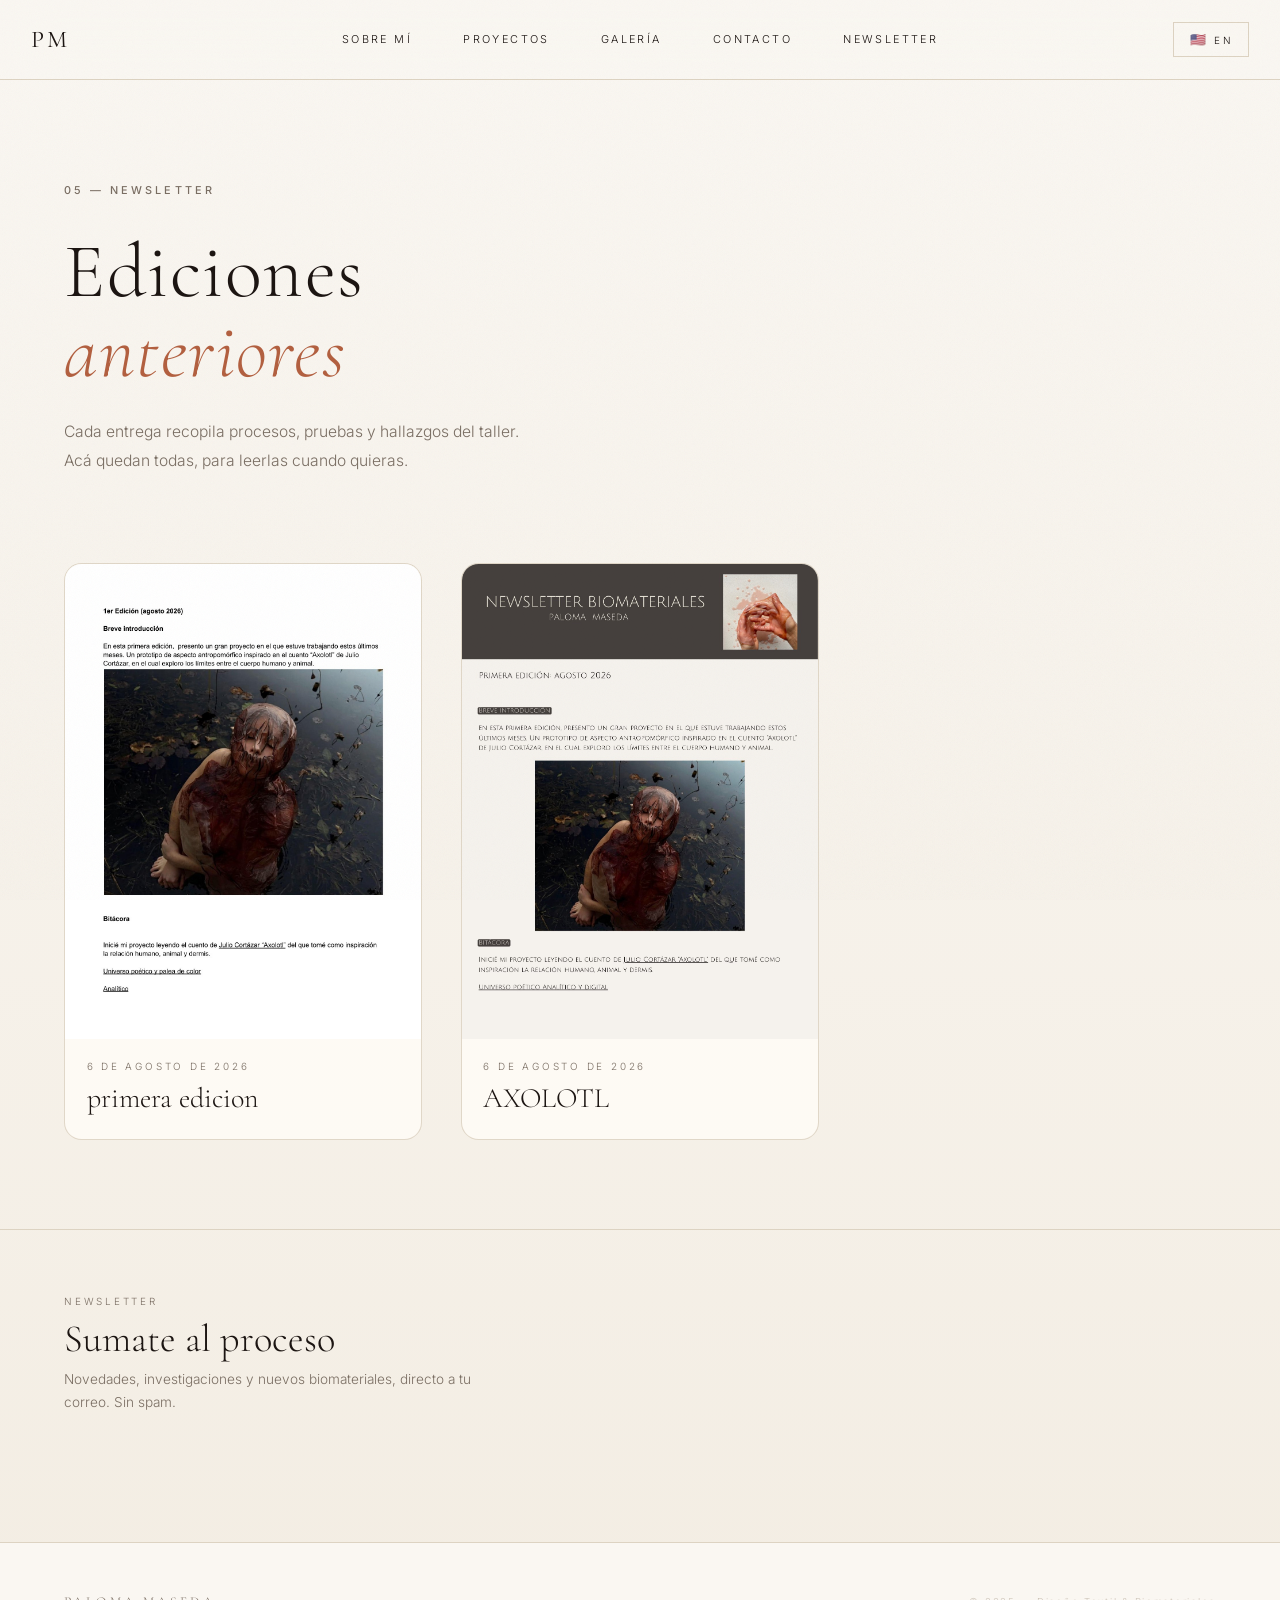
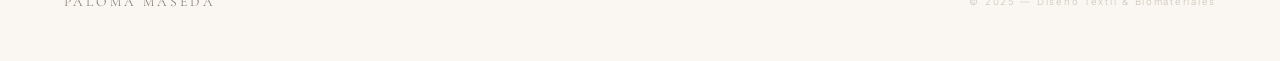
==== commit aeb71f61: "Add Newsletter to nav, fix hamburger-to-X animation, subscribe on newsletter page The two-bar hambur" ====
--- a/newsletter.html
+++ b/newsletter.html
@@ -56,6 +56,7 @@
         <a href="index.html#proyectos" class="nav-link" data-i18n="nav.projects">Proyectos</a>
         <a href="index.html#galeria" class="nav-link" data-i18n="nav.gallery">Galería</a>
         <a href="index.html#contacto"  class="nav-link" data-i18n="nav.contact">Contacto</a>
+        <a href="newsletter.html" class="nav-link" data-i18n="nav.newsletter">Newsletter</a>
       </div>
 
       <div class="nav-actions">
@@ -78,6 +79,7 @@
       <a href="index.html#proyectos" class="overlay-link" data-i18n="nav.projects">Proyectos</a>
       <a href="index.html#galeria" class="overlay-link" data-i18n="nav.gallery">Galería</a>
       <a href="index.html#contacto"  class="overlay-link" data-i18n="nav.contact">Contacto</a>
+      <a href="newsletter.html" class="overlay-link" data-i18n="nav.newsletter">Newsletter</a>
     </nav>
     <button class="lang-toggle lang-toggle--overlay" id="langToggleOverlay" type="button" aria-label="Switch language">EN</button>
     <div class="menu-overlay-footer">Buenos Aires · 2025</div>
@@ -116,13 +118,24 @@
           <h1 class="news-edition-title" id="editionTitle"></h1>
         </header>
 
-        <figure class="news-figure">
-          <img id="editionImage" src="" alt="" decoding="async">
-        </figure>
+        <div class="news-figure" id="editionFigure"></div>
 
         <nav class="news-pager" id="newsPager"></nav>
       </article>
 
+    </div>
+
+    <div class="newsletter-band">
+      <div class="newsletter">
+        <div class="newsletter-intro">
+          <span class="contact-link-kicker" data-i18n="newsletter.kicker">Newsletter</span>
+          <span class="newsletter-title" data-i18n="newsletter.title">Sumate al proceso</span>
+          <p class="newsletter-meta" data-i18n="newsletter.meta">Novedades, investigaciones y nuevos biomateriales, directo a tu correo. Sin spam.</p>
+        </div>
+        <div class="newsletter-action">
+          <script async src="https://eomail5.com/form/64c547d4-8c30-11f1-9548-8b4d76a765c4.js" data-form="64c547d4-8c30-11f1-9548-8b4d76a765c4"></script>
+        </div>
+      </div>
     </div>
   </main>
 
--- a/css/style.css
+++ b/css/style.css
@@ -264,26 +264,28 @@
 /* Hamburger (solo mobile) */
 .hamburger {
   display: none;
-  flex-direction: column;
-  justify-content: center;
-  gap: 7px;
+  position: relative;
   width: 30px;
   height: var(--nav-h);
 }
 .hamburger span {
-  display: block;
+  position: absolute;
+  left: 0;
+  top: 50%;
   width: 100%;
   height: 1px;
   background: var(--c-text);
-  transform-origin: left center;
-  transition: transform var(--t-medium), opacity var(--t-fast), width var(--t-medium);
+  transform: translateY(-4px);
+  transition: transform var(--t-medium), opacity var(--t-fast);
+}
+.hamburger span:last-child {
+  transform: translateY(4px);
 }
 .hamburger.active span:first-child {
-  transform: rotate(38deg);
+  transform: translateY(0) rotate(45deg);
 }
 .hamburger.active span:last-child {
-  transform: rotate(-38deg);
-  width: 100%;
+  transform: translateY(0) rotate(-45deg);
 }
 
 
--- a/css/newsletter.css
+++ b/css/newsletter.css
@@ -169,6 +169,9 @@
 .news-figure {
   max-width: 48rem;
   margin: 0 auto;
+  display: flex;
+  flex-direction: column;
+  gap: clamp(1rem, 2.5vw, 1.6rem);
 }
 
 .news-figure img {
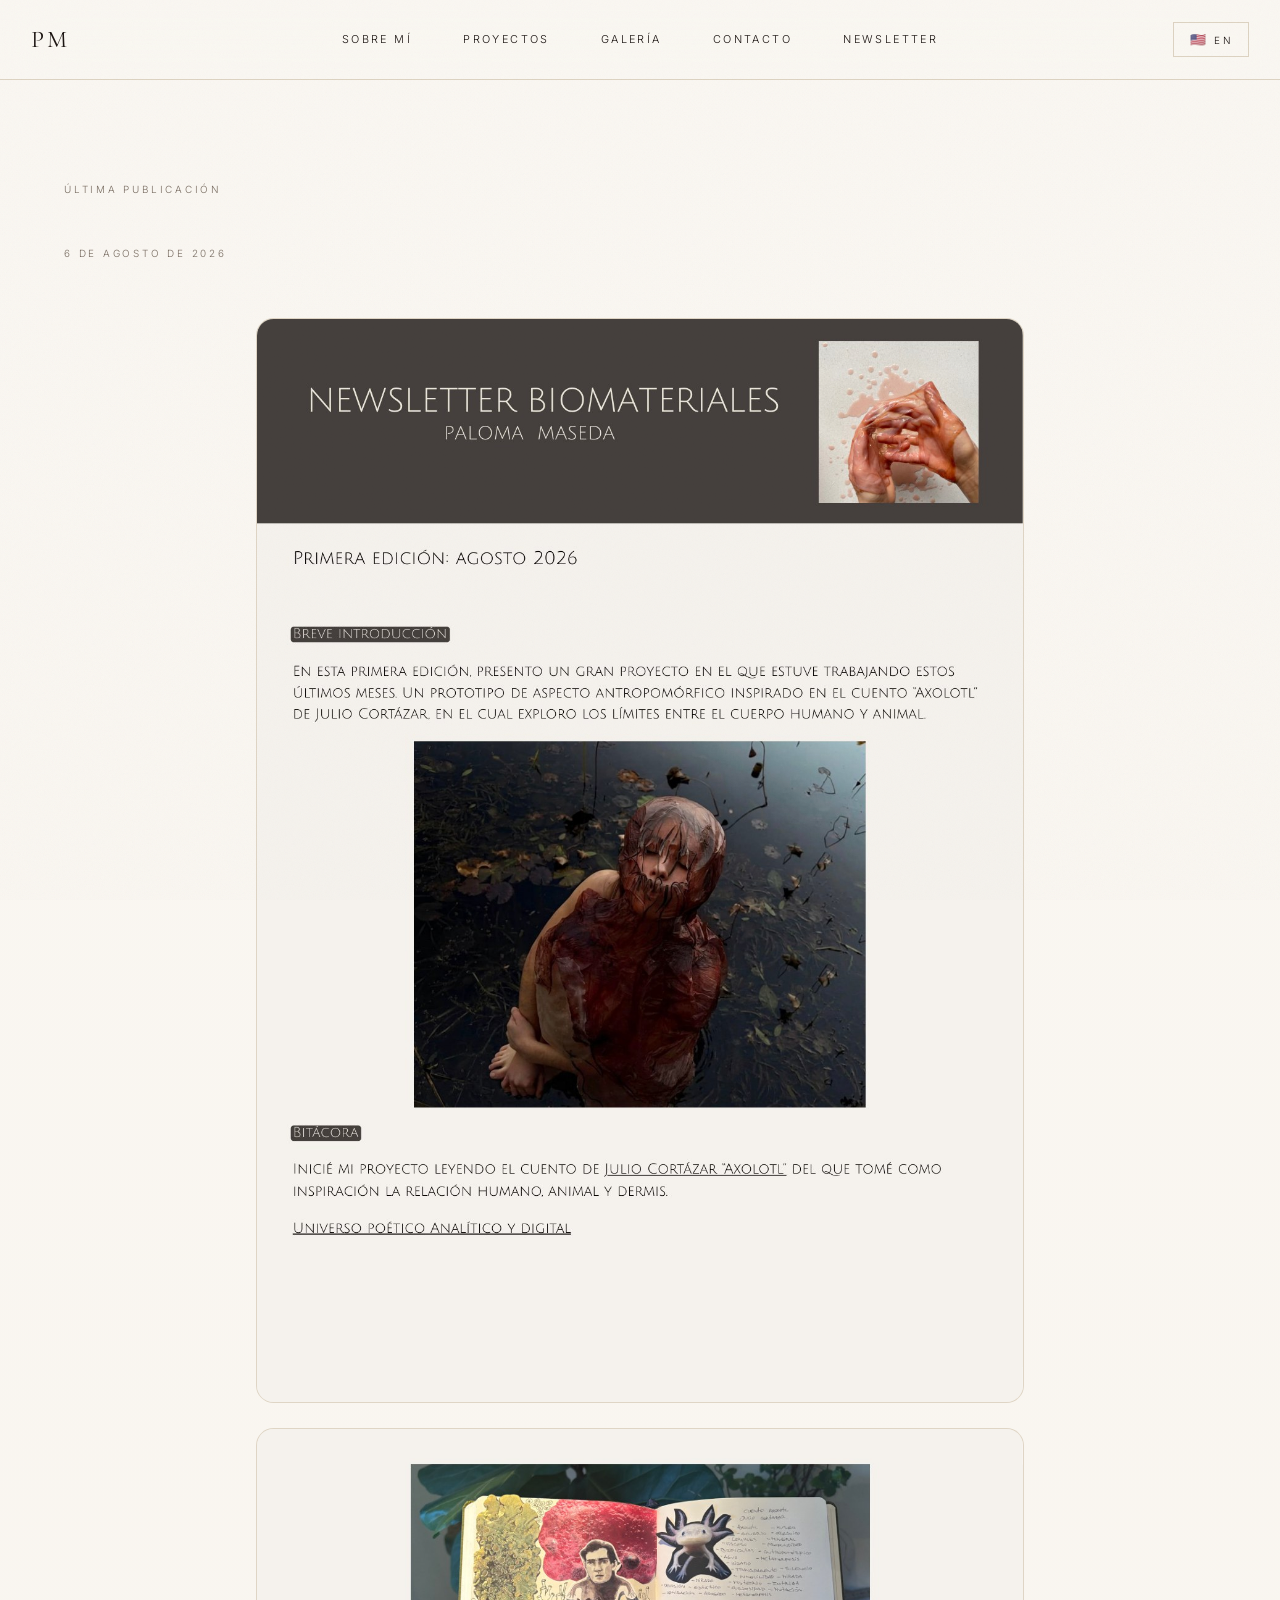
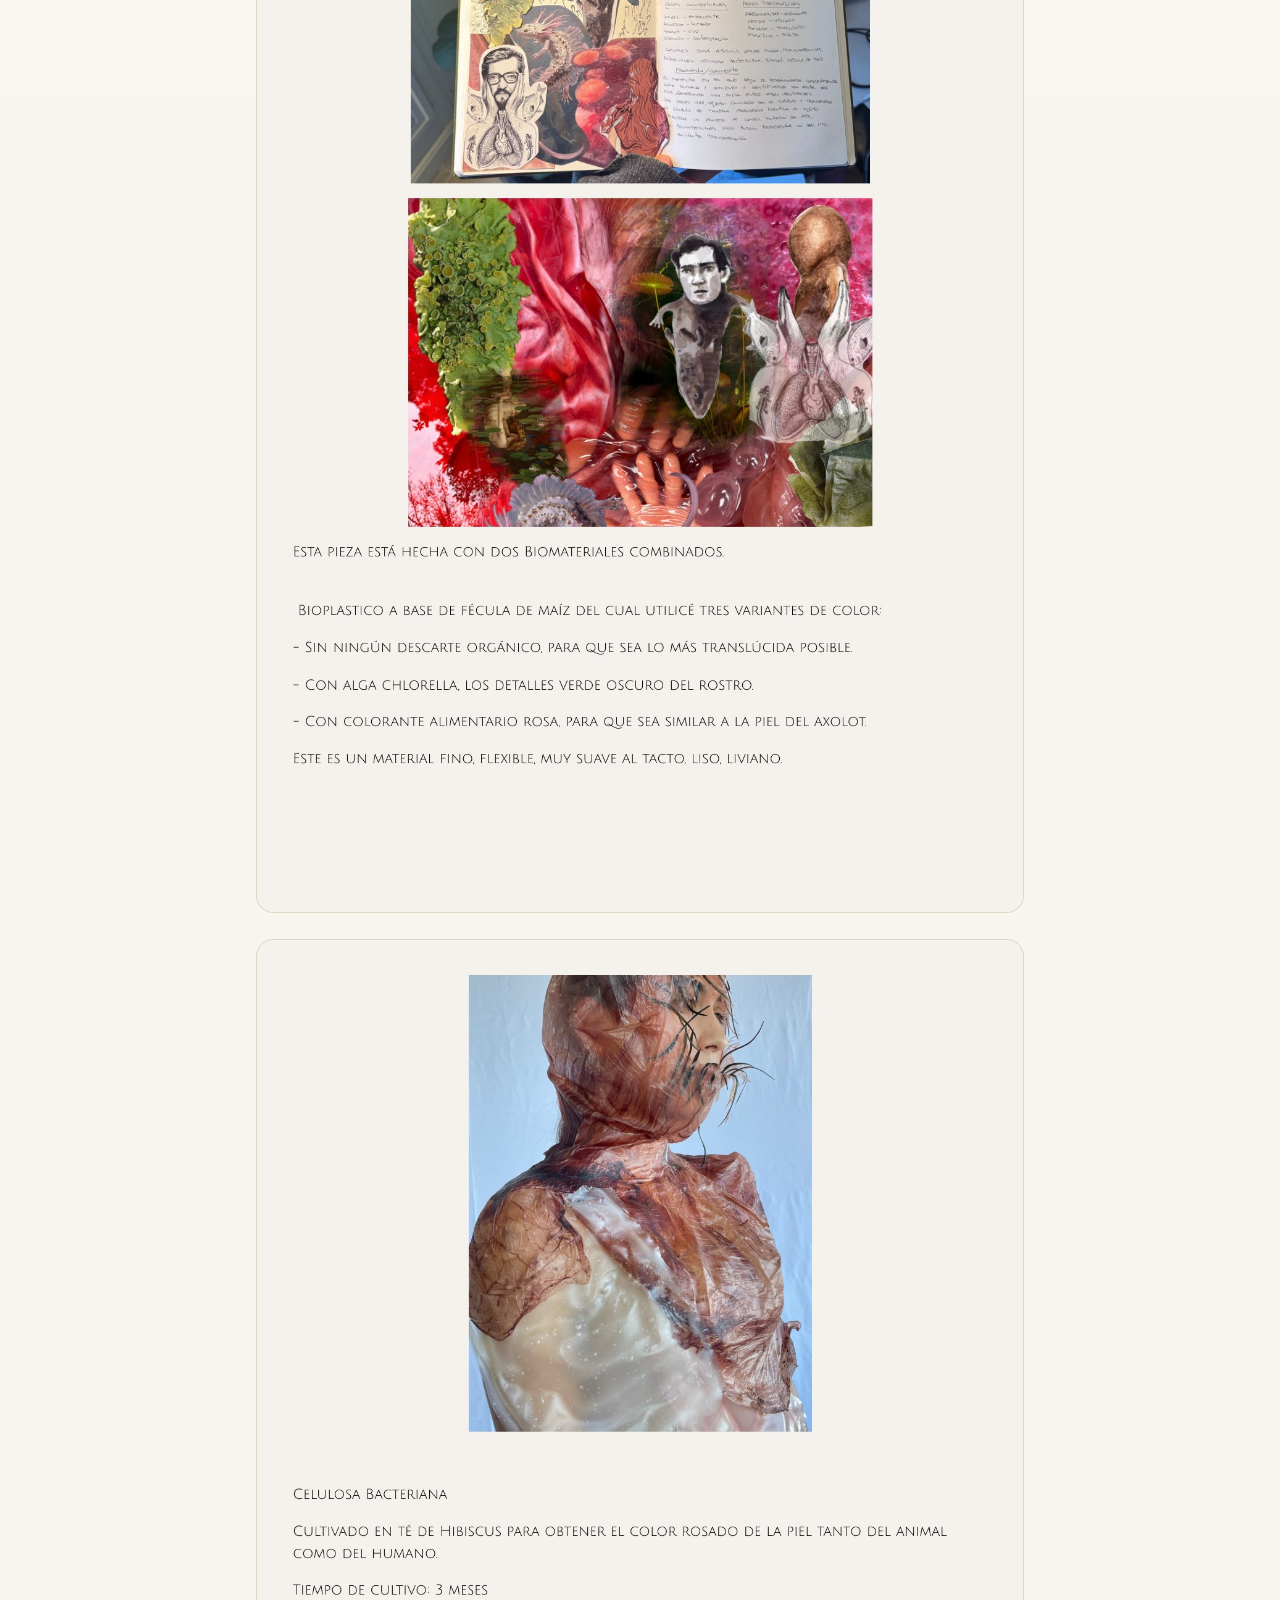
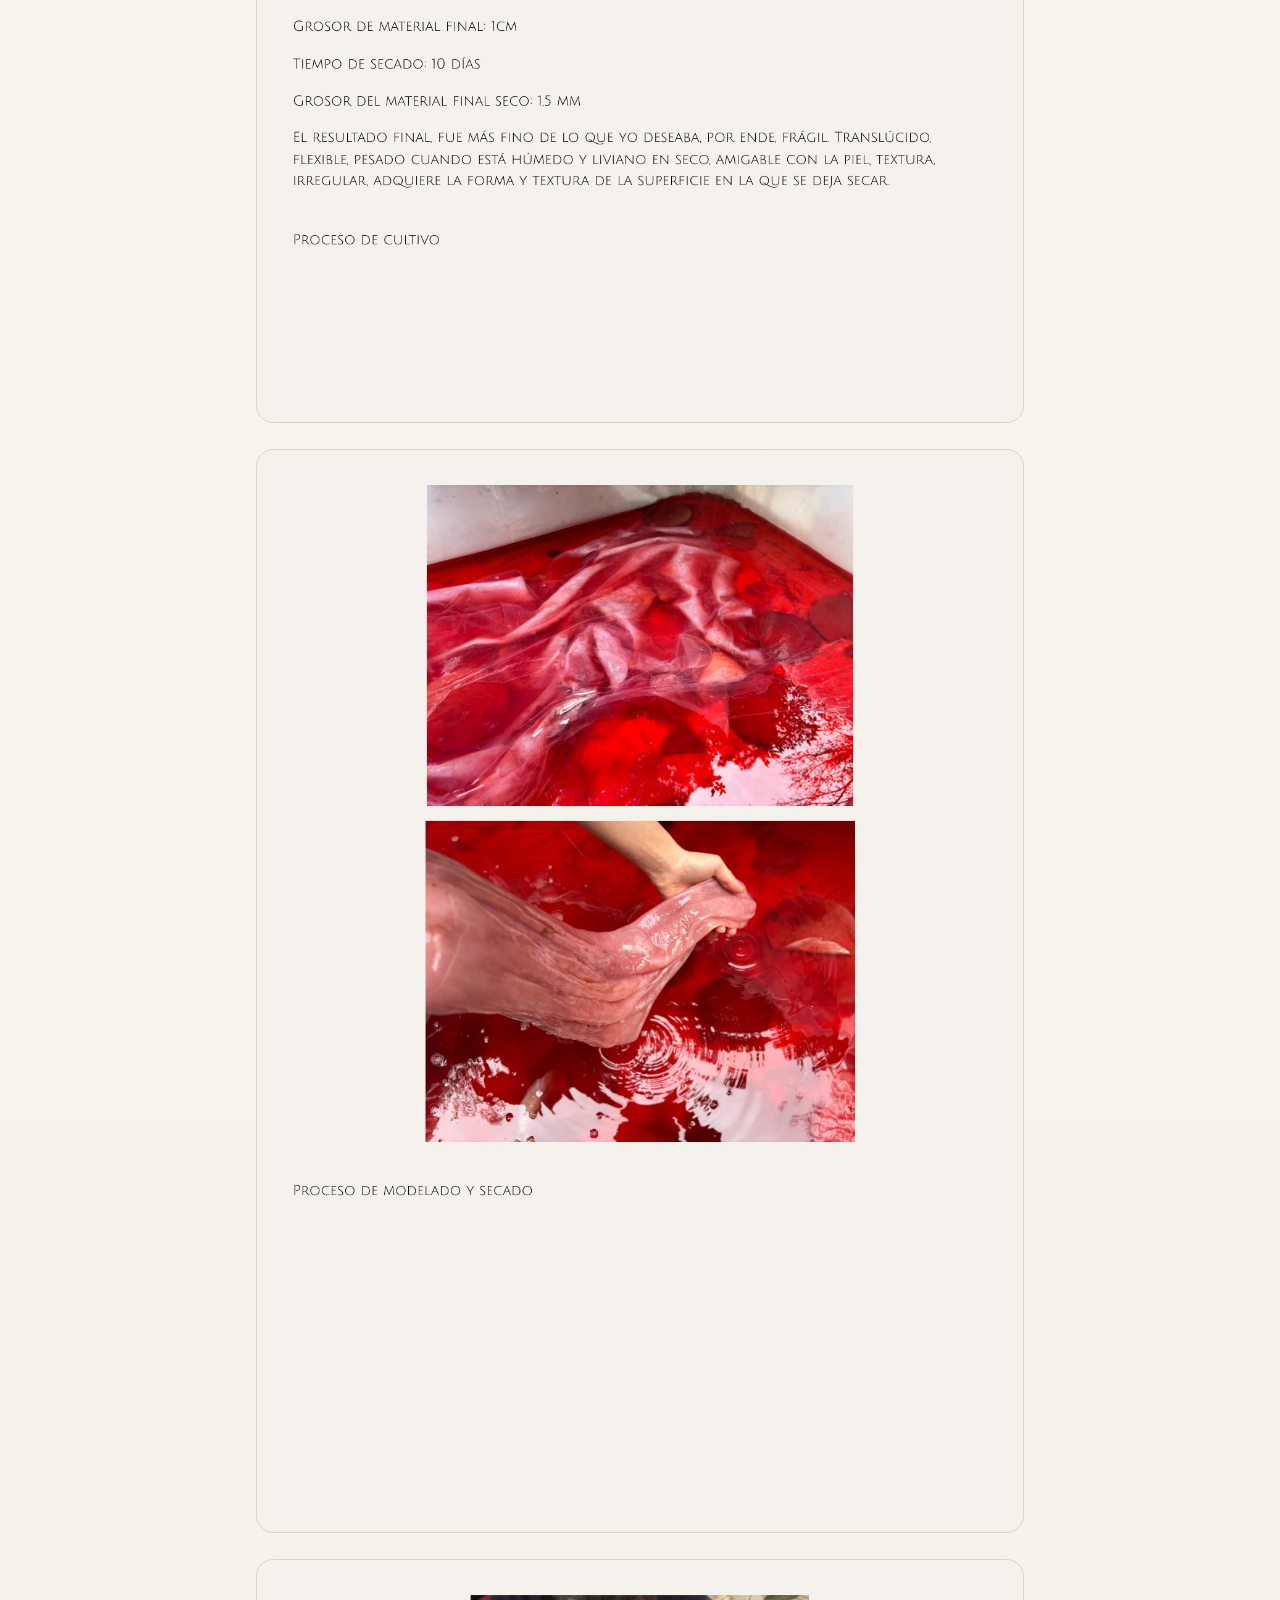
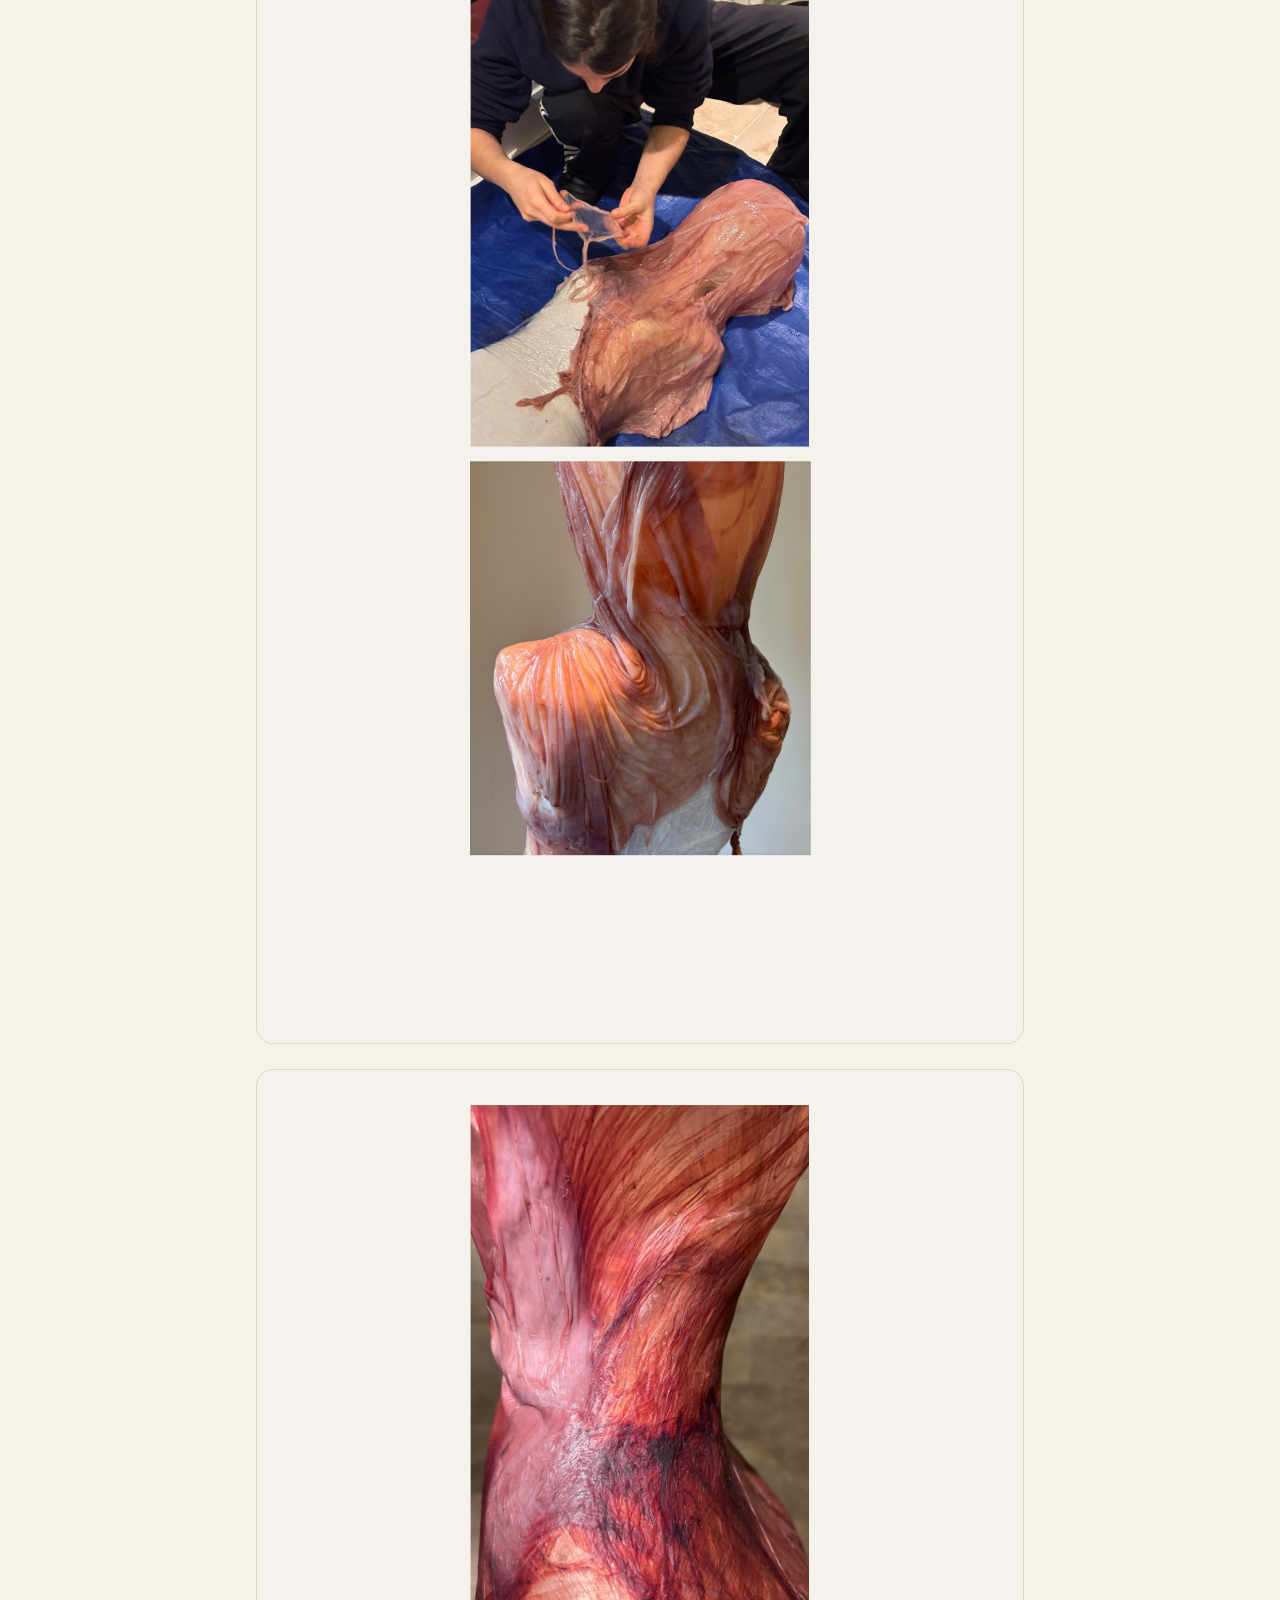
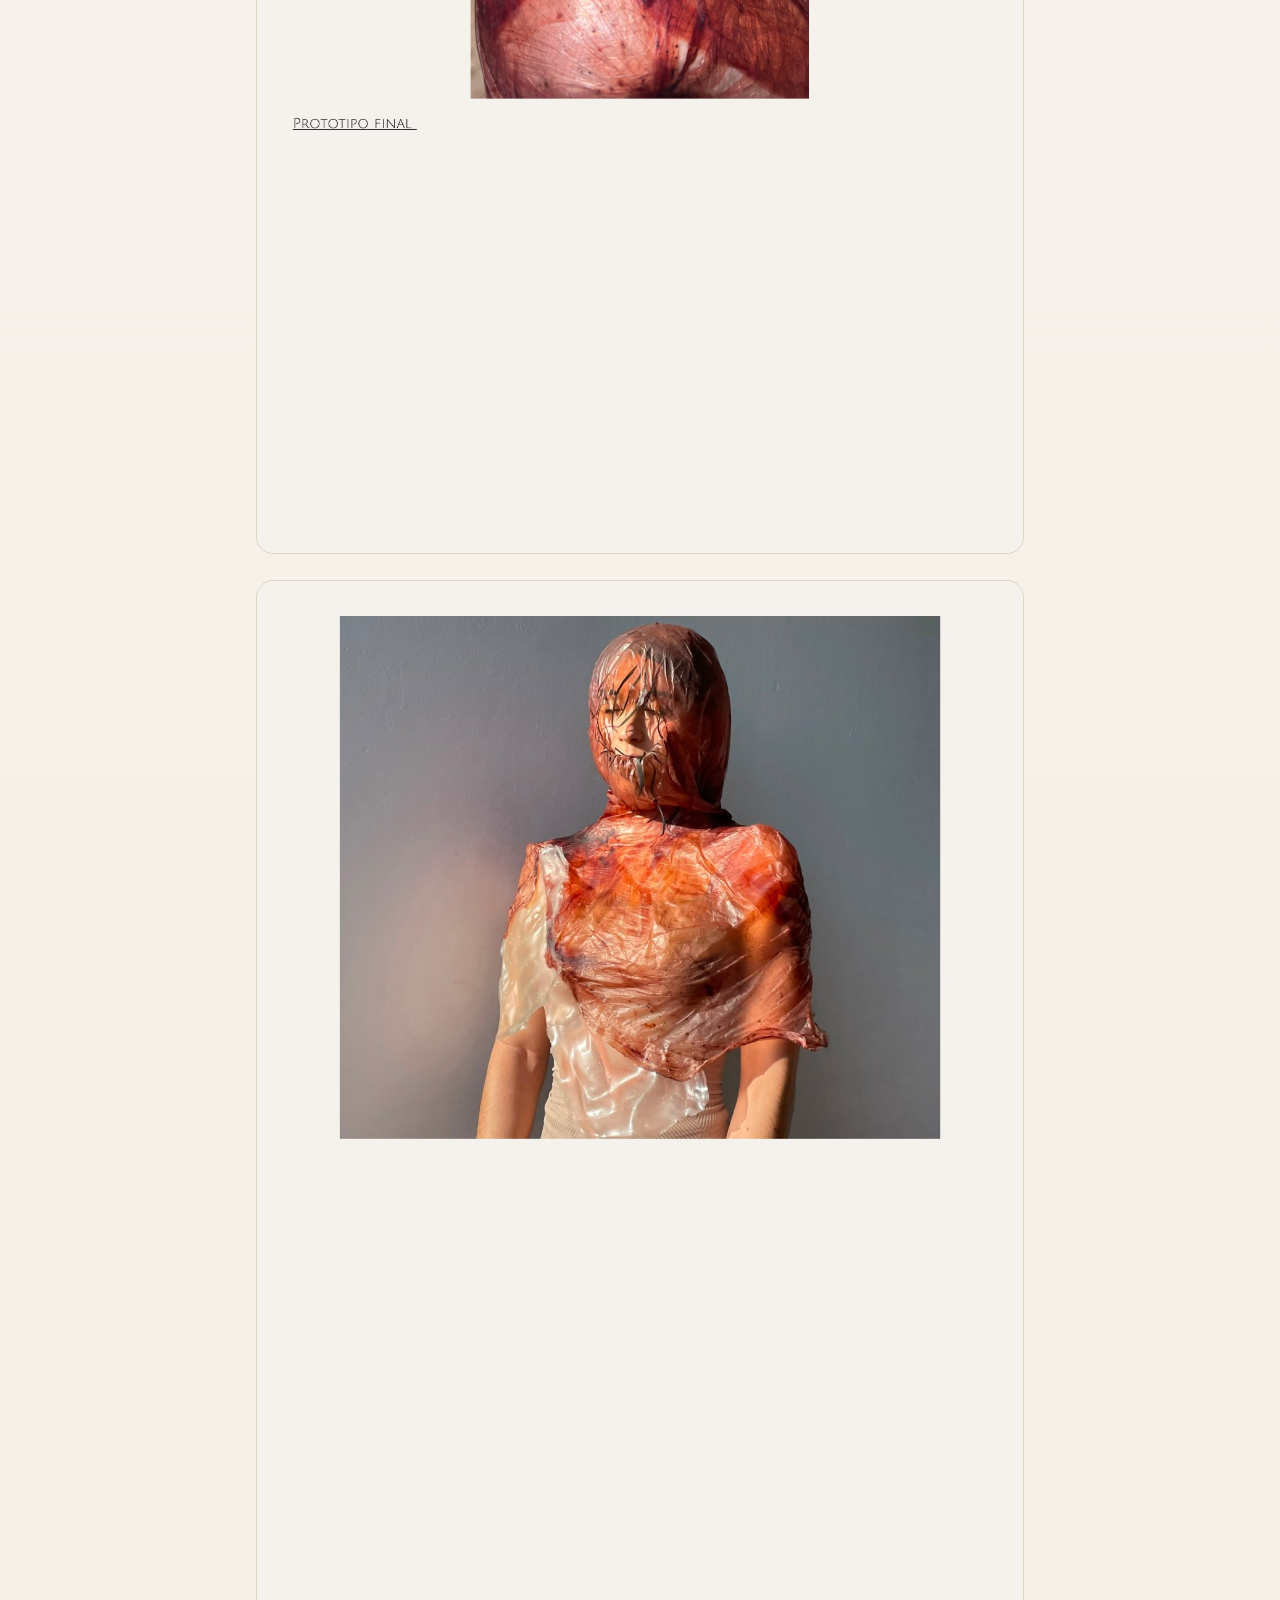
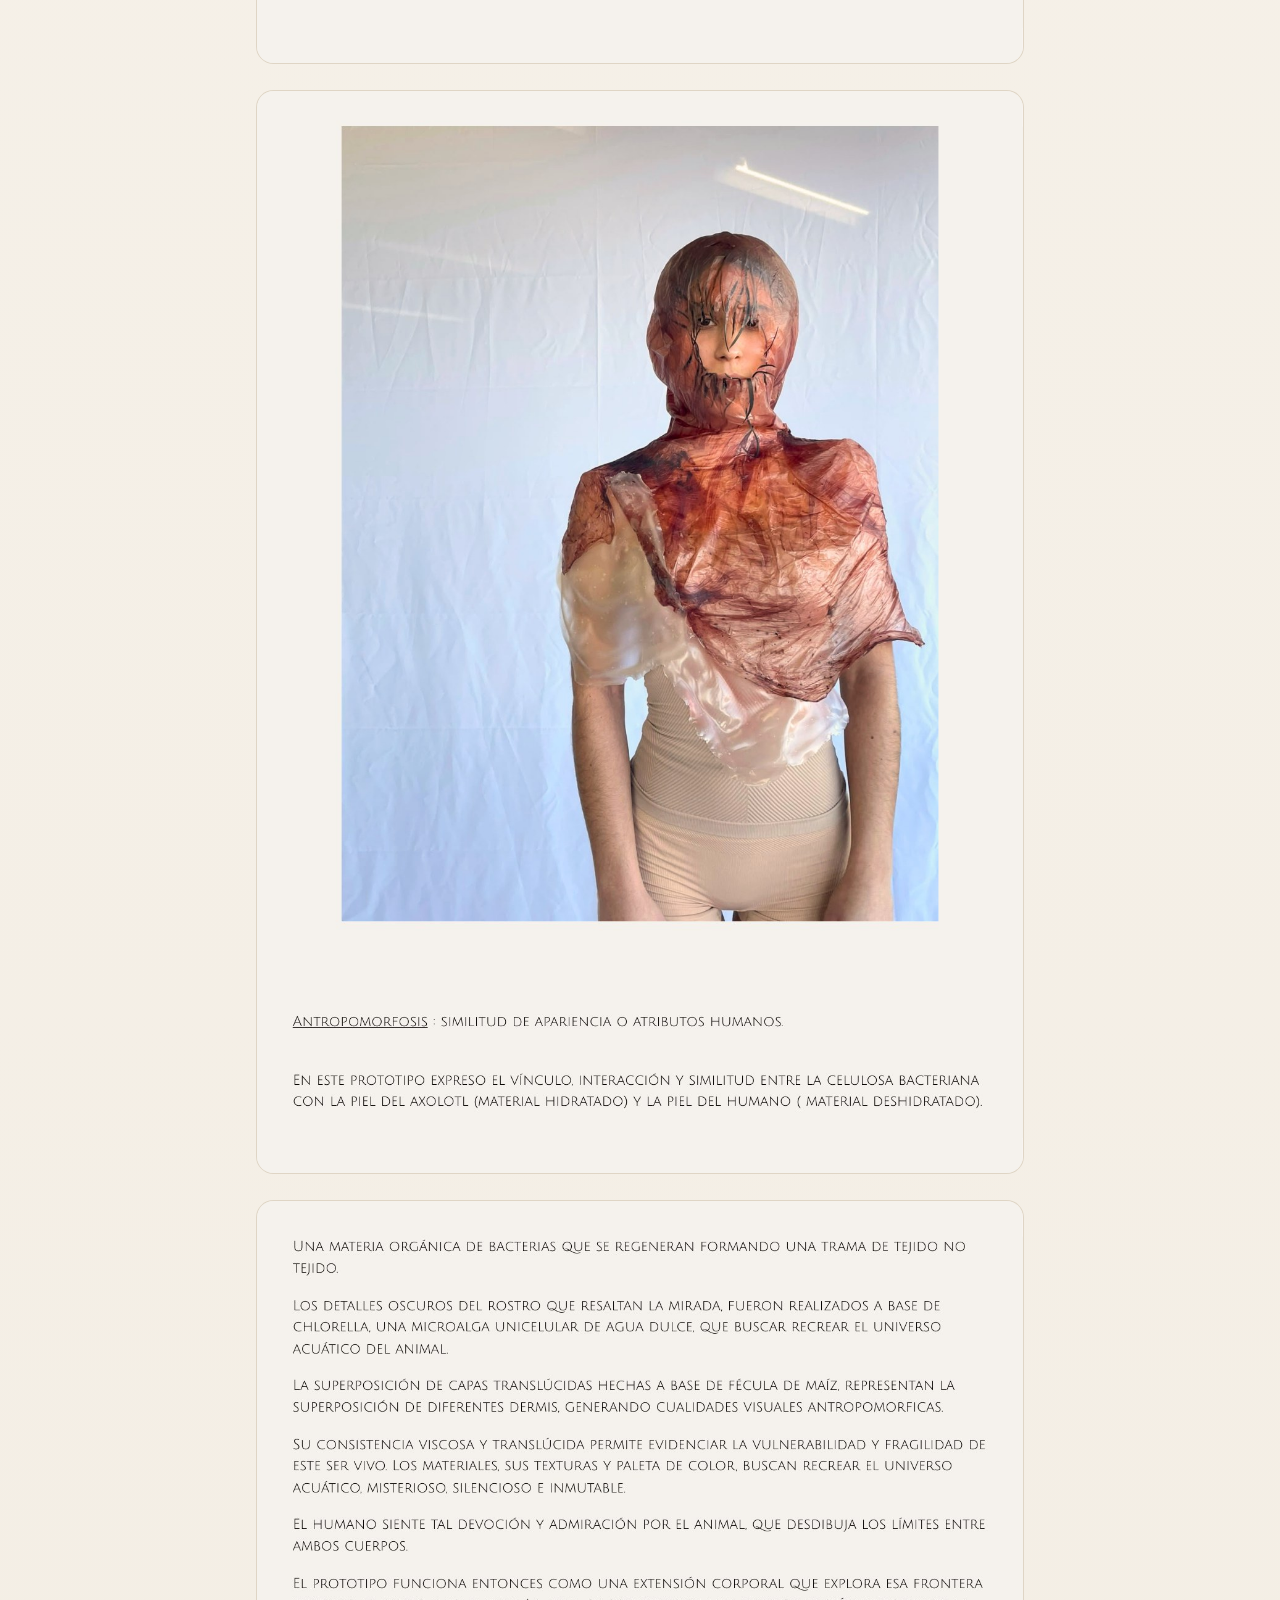
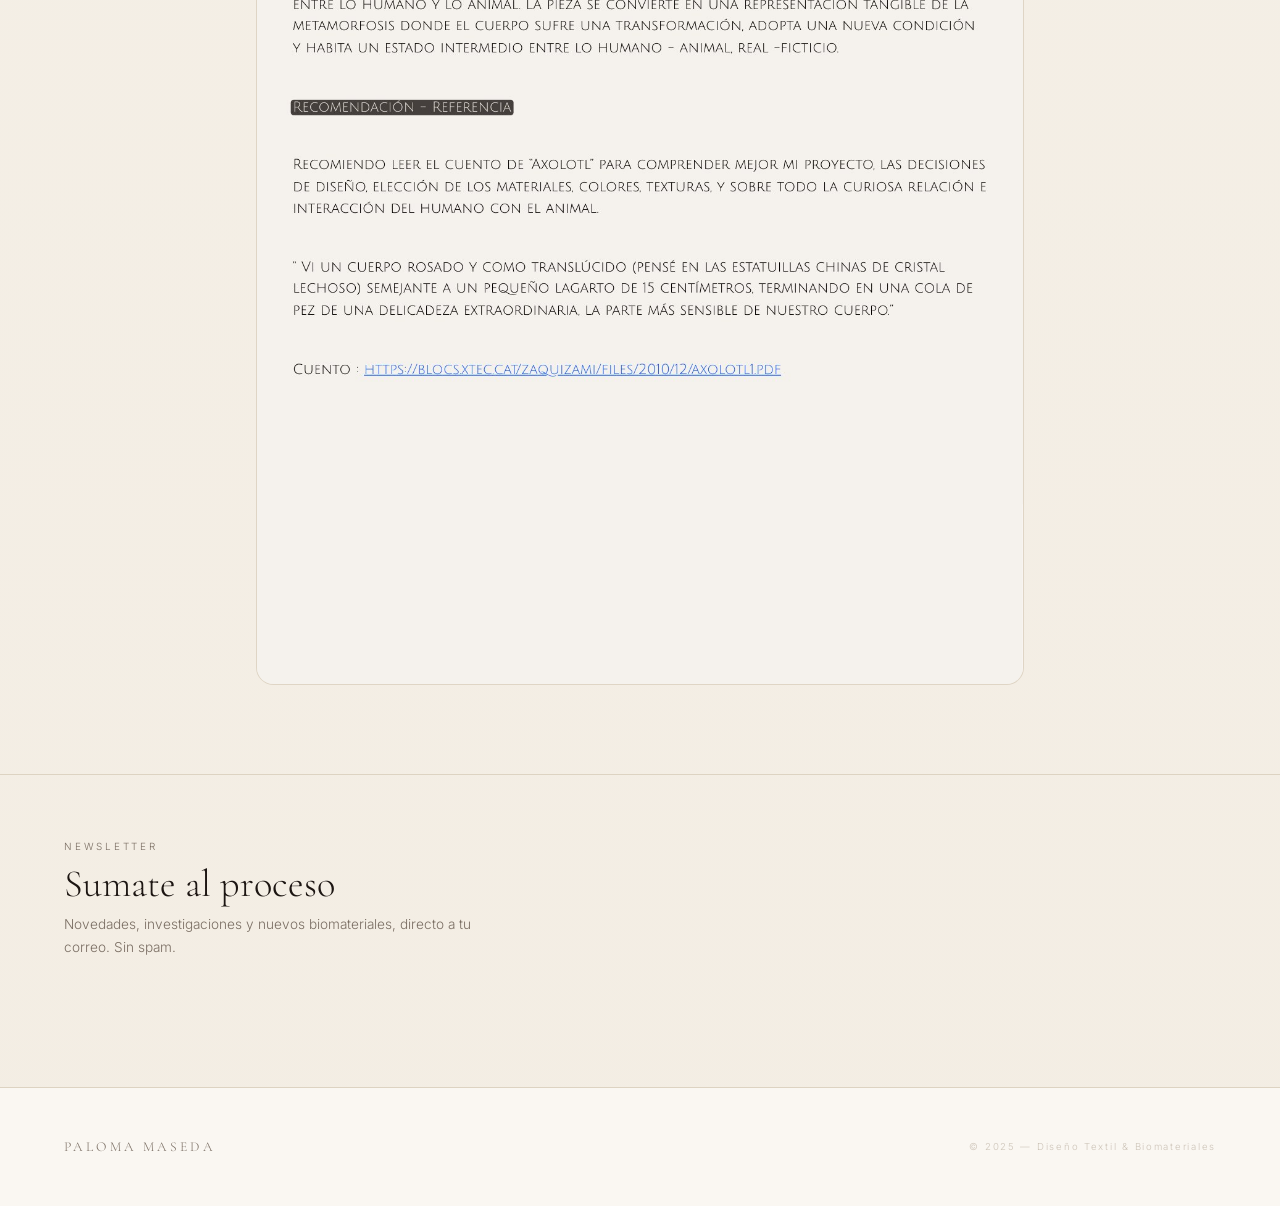
==== commit 44d45191: "Land Newsletter on the latest edition, add archive button Visiting newsletter.html with no query par" ====
--- a/newsletter.html
+++ b/newsletter.html
@@ -109,9 +109,10 @@
         </p>
       </section>
 
-      <!-- ── Edición individual ── -->
+      <!-- ── Edición individual (o la última publicación, por defecto) ── -->
       <article class="news-edition" id="newsEdition" hidden>
-        <a class="news-back" href="newsletter.html" data-i18n="news.back">← Todas las ediciones</a>
+        <a class="news-back" href="newsletter.html?view=archive" id="newsBackLink" data-i18n="news.back">← Todas las ediciones</a>
+        <span class="contact-link-kicker news-latest-label" id="newsLatestLabel" data-i18n="news.latest" hidden>Última publicación</span>
 
         <header class="news-edition-header">
           <time class="news-edition-date" id="editionDate"></time>
@@ -119,6 +120,8 @@
         </header>
 
         <div class="news-figure" id="editionFigure"></div>
+
+        <a class="newsletter-btn news-archive-cta" id="newsArchiveCta" href="newsletter.html?view=archive" data-i18n="news.viewArchive" hidden>Ver publicaciones anteriores →</a>
 
         <nav class="news-pager" id="newsPager"></nav>
       </article>
--- a/css/newsletter.css
+++ b/css/newsletter.css
@@ -144,6 +144,11 @@
 
 .news-back:hover { color: var(--c-accent); }
 
+.news-latest-label {
+  display: block;
+  margin-bottom: clamp(2rem, 4vw, 3rem);
+}
+
 .news-edition-header {
   max-width: 46rem;
   margin-bottom: clamp(2.2rem, 5vw, 3.5rem);
@@ -181,6 +186,24 @@
   border: 1px solid rgba(221, 211, 194, 0.9);
   border-radius: 1.1rem;
   background: var(--c-surface);
+}
+
+.news-archive-cta {
+  display: block;
+  width: fit-content;
+  margin: clamp(2rem, 4vw, 3rem) auto 0;
+}
+
+
+/* Elementos que se muestran/ocultan con el atributo `hidden` vía JS:
+   como cada uno declara su propio `display`, esa regla del autor le
+   gana al `display:none` del user-agent para `[hidden]` y quedarían
+   visibles igual. Se lo devolvemos explícitamente. */
+.news-back[hidden],
+.news-latest-label[hidden],
+.news-archive-cta[hidden],
+.news-pager[hidden] {
+  display: none;
 }
 
 
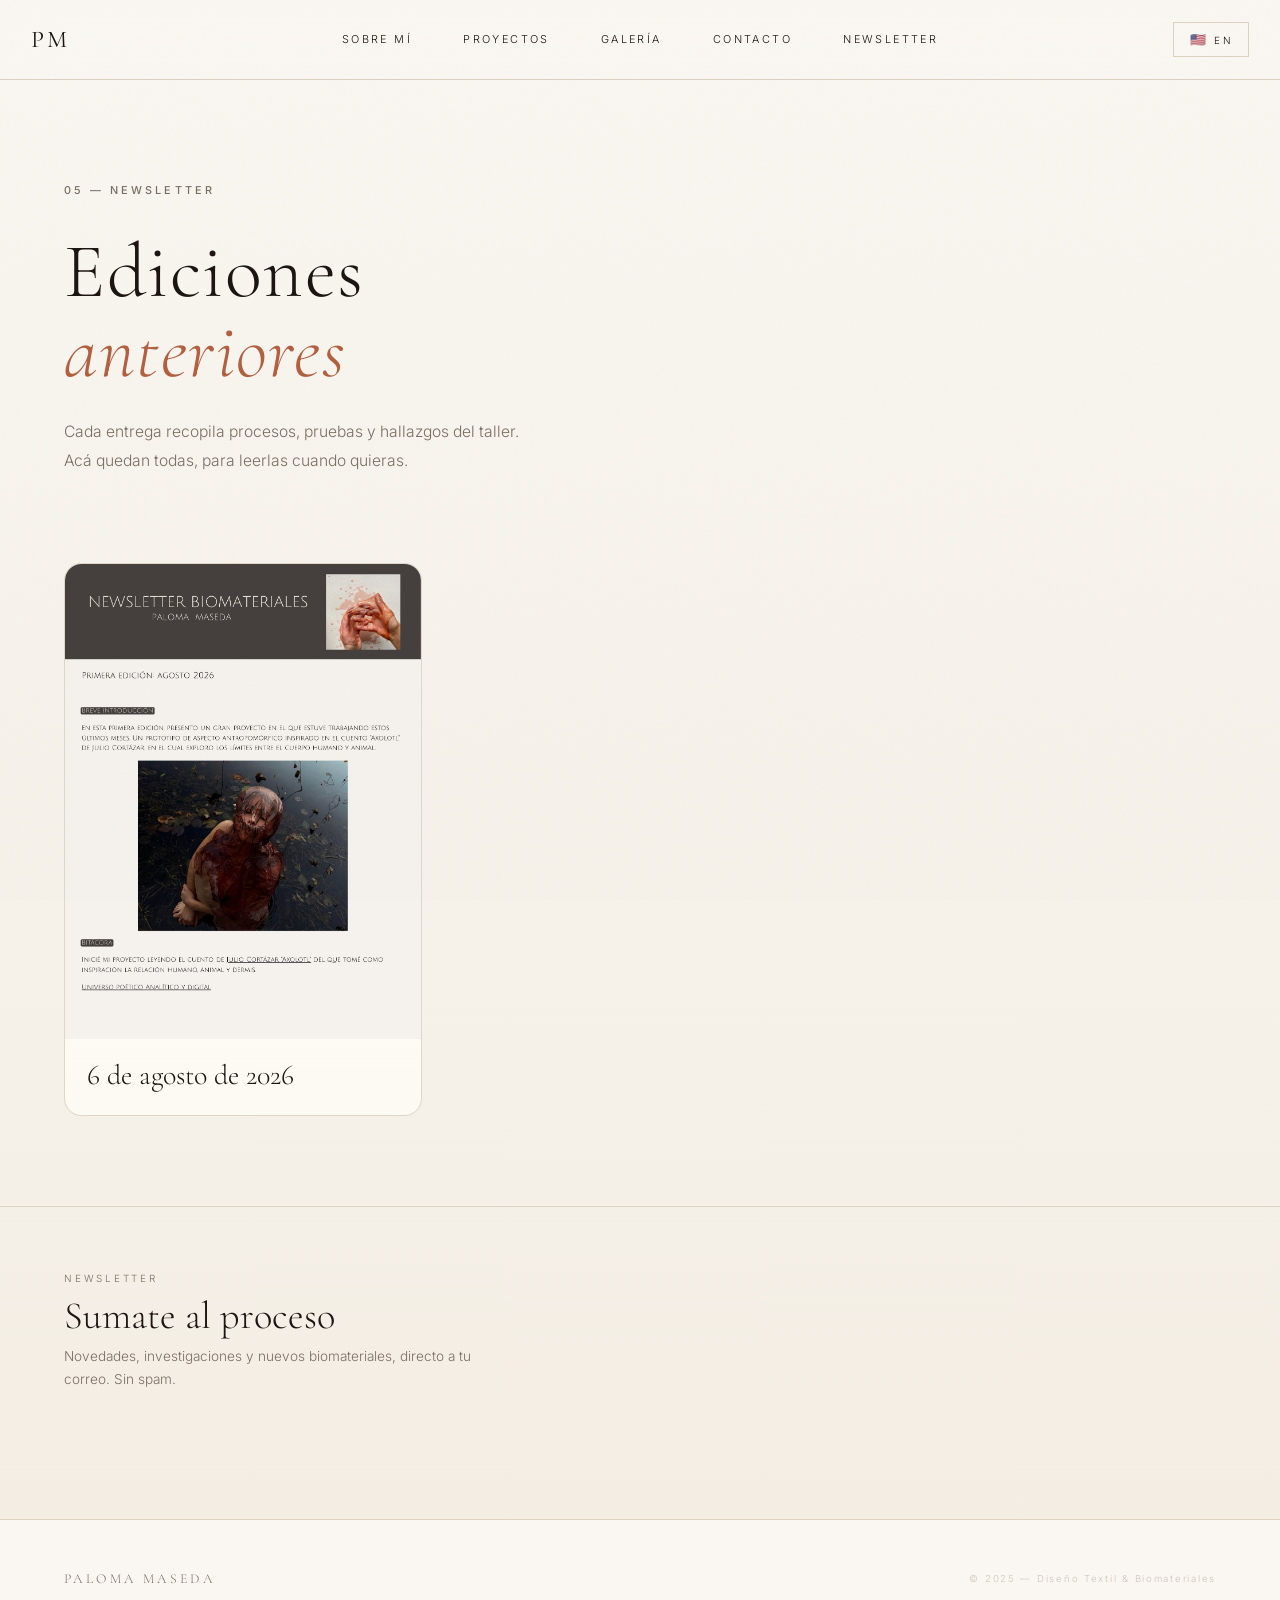
==== commit cb5f7190: "Revert to landing on the archive, drop the latest-edition view Newsletter now goes back to showing "" ====
--- a/newsletter.html
+++ b/newsletter.html
@@ -109,10 +109,9 @@
         </p>
       </section>
 
-      <!-- ── Edición individual (o la última publicación, por defecto) ── -->
+      <!-- ── Edición individual ── -->
       <article class="news-edition" id="newsEdition" hidden>
-        <a class="news-back" href="newsletter.html?view=archive" id="newsBackLink" data-i18n="news.back">← Todas las ediciones</a>
-        <span class="contact-link-kicker news-latest-label" id="newsLatestLabel" data-i18n="news.latest" hidden>Última publicación</span>
+        <a class="news-back" href="newsletter.html" data-i18n="news.back">← Todas las ediciones</a>
 
         <header class="news-edition-header">
           <time class="news-edition-date" id="editionDate"></time>
@@ -120,8 +119,6 @@
         </header>
 
         <div class="news-figure" id="editionFigure"></div>
-
-        <a class="newsletter-btn news-archive-cta" id="newsArchiveCta" href="newsletter.html?view=archive" data-i18n="news.viewArchive" hidden>Ver publicaciones anteriores →</a>
 
         <nav class="news-pager" id="newsPager"></nav>
       </article>
--- a/css/newsletter.css
+++ b/css/newsletter.css
@@ -143,11 +143,6 @@
 }
 
 .news-back:hover { color: var(--c-accent); }
-
-.news-latest-label {
-  display: block;
-  margin-bottom: clamp(2rem, 4vw, 3rem);
-}
 
 .news-edition-header {
   max-width: 46rem;
@@ -188,21 +183,10 @@
   background: var(--c-surface);
 }
 
-.news-archive-cta {
-  display: block;
-  width: fit-content;
-  margin: clamp(2rem, 4vw, 3rem) auto 0;
-}
-
-
-/* Elementos que se muestran/ocultan con el atributo `hidden` vía JS:
-   como cada uno declara su propio `display`, esa regla del autor le
-   gana al `display:none` del user-agent para `[hidden]` y quedarían
-   visibles igual. Se lo devolvemos explícitamente. */
-.news-back[hidden],
-.news-latest-label[hidden],
-.news-archive-cta[hidden],
-.news-pager[hidden] {
+/* .news-edition-date declara su propio `display`, y esa regla del
+   autor le gana al `display:none` del user-agent para `[hidden]`, así
+   que quedaría visible igual sin esto. */
+.news-edition-date[hidden] {
   display: none;
 }
 
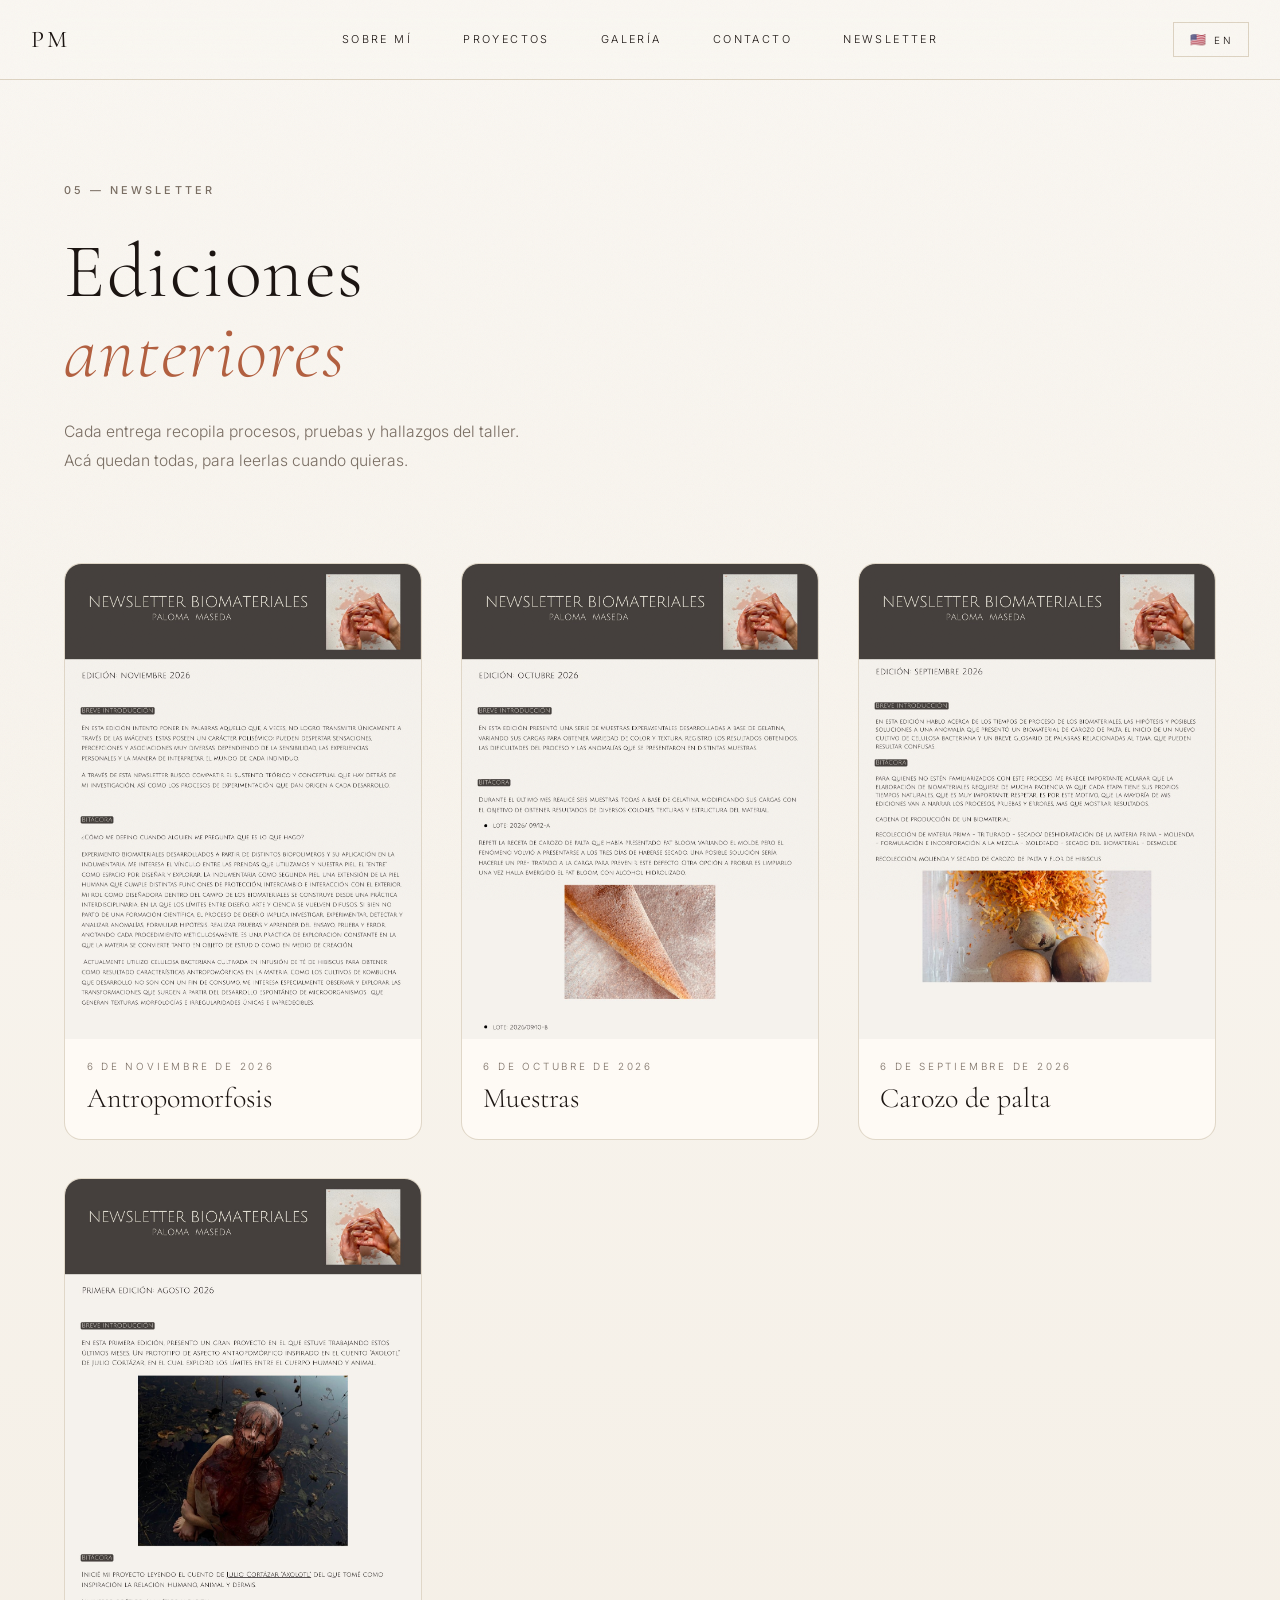
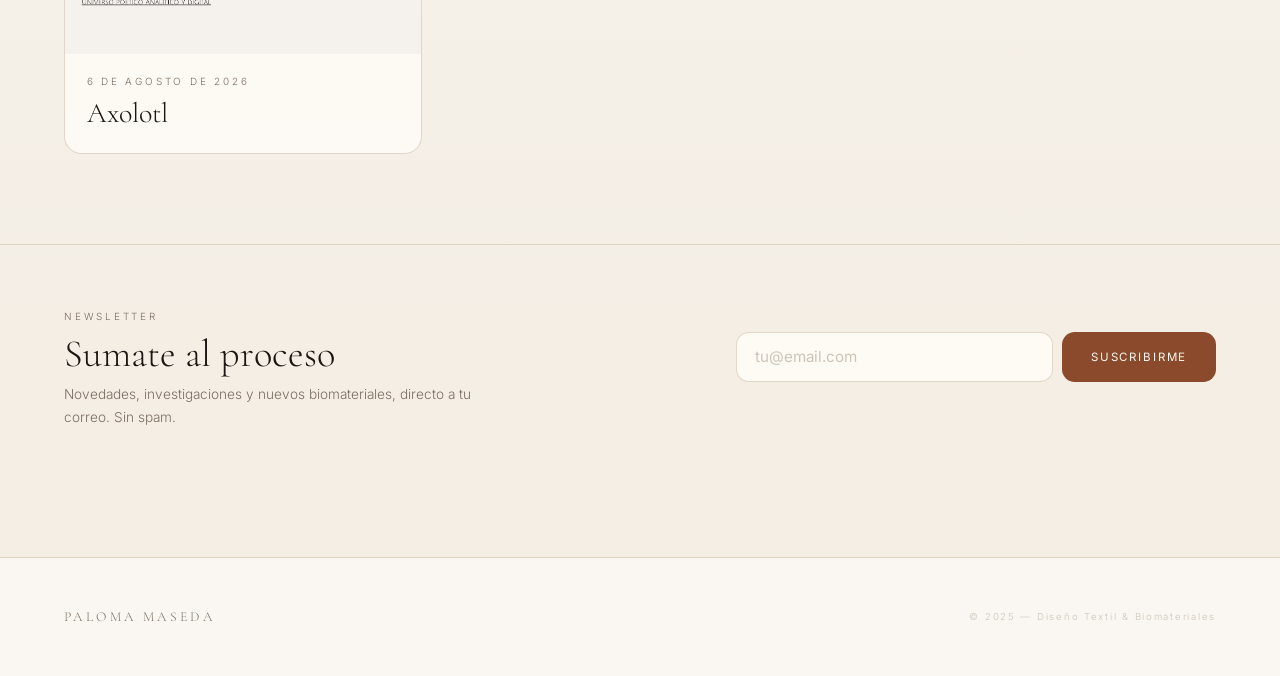
==== commit 6fbbb768: "Replace EmailOctopus widget with an own subscribe form The "Sumate al proceso" form now posts the em" ====
--- a/newsletter.html
+++ b/newsletter.html
@@ -133,7 +133,14 @@
           <p class="newsletter-meta" data-i18n="newsletter.meta">Novedades, investigaciones y nuevos biomateriales, directo a tu correo. Sin spam.</p>
         </div>
         <div class="newsletter-action">
-          <script async src="https://eomail5.com/form/64c547d4-8c30-11f1-9548-8b4d76a765c4.js" data-form="64c547d4-8c30-11f1-9548-8b4d76a765c4"></script>
+          <form class="newsletter-form" data-subscribe novalidate>
+            <div class="newsletter-field">
+              <input type="email" name="email" class="newsletter-input" required autocomplete="email" aria-label="Email" placeholder="tu@email.com">
+              <button type="submit" class="newsletter-btn">Suscribirme</button>
+            </div>
+            <input type="text" name="website" class="newsletter-hp" tabindex="-1" autocomplete="off" aria-hidden="true">
+            <p class="newsletter-status" role="status" aria-live="polite"></p>
+          </form>
         </div>
       </div>
     </div>
@@ -151,6 +158,7 @@
 
   <script src="js/analytics.js"></script>
   <script src="js/newsletter.js"></script>
+  <script src="js/subscribe.js"></script>
 
 </body>
 </html>
--- a/css/style.css
+++ b/css/style.css
@@ -959,7 +959,7 @@
 }
 
 
-/* ── Newsletter (EmailOctopus) — franja full-width ── */
+/* ── Newsletter — franja full-width con el formulario de suscripción ── */
 .newsletter-band {
   position: relative;
   z-index: 1;
@@ -1020,6 +1020,76 @@
   flex: 1 1 22rem;
   max-width: 30rem;
 }
+
+.newsletter-form {
+  display: flex;
+  flex-direction: column;
+  gap: 0.6rem;
+}
+
+.newsletter-field {
+  display: flex;
+  gap: 0.6rem;
+  flex-wrap: wrap;
+}
+
+.newsletter-input {
+  flex: 1 1 12rem;
+  min-width: 0;
+  font-family: var(--font-body);
+  font-size: 0.95rem;
+  color: var(--c-text);
+  background: rgba(255, 252, 247, 0.9);
+  border: 1px solid rgba(221, 211, 194, 0.9);
+  border-radius: 0.8rem;
+  padding: 0.9rem 1.1rem;
+  transition: border-color var(--t-fast), background var(--t-fast);
+}
+
+.newsletter-input::placeholder { color: var(--c-text-dim); }
+
+.newsletter-input:focus {
+  outline: none;
+  border-color: rgba(139, 74, 43, 0.45);
+  background: rgba(255, 252, 247, 0.99);
+}
+
+.newsletter-btn {
+  font-family: var(--font-body);
+  font-size: 0.72rem;
+  letter-spacing: 0.16em;
+  text-transform: uppercase;
+  color: var(--c-bg);
+  background: var(--c-accent);
+  border-radius: 0.8rem;
+  padding: 0.9rem 1.8rem;
+  white-space: nowrap;
+  transition: background var(--t-fast), transform var(--t-fast), opacity var(--t-fast);
+}
+
+.newsletter-btn:hover { background: var(--c-accent-light); transform: translateY(-1px); }
+.newsletter-btn:focus-visible { outline: 2px solid var(--c-accent); outline-offset: 2px; }
+.newsletter-btn:disabled { opacity: 0.55; cursor: default; transform: none; }
+
+/* Campo trampa para bots: fuera de la vista, sin usar display:none
+   (algunos bots ignoran los campos ocultos así). */
+.newsletter-hp {
+  position: absolute;
+  left: -9999px;
+  width: 1px;
+  height: 1px;
+  opacity: 0;
+}
+
+.newsletter-status {
+  min-height: 1.2em;
+  font-size: 0.78rem;
+  line-height: 1.5;
+  color: var(--c-text-muted);
+}
+
+.newsletter-status.is-success { color: var(--c-accent); }
+.newsletter-status.is-error { color: #a23b2b; }
 
 @media (max-width: 720px) {
   .newsletter { gap: 1.6rem; }
